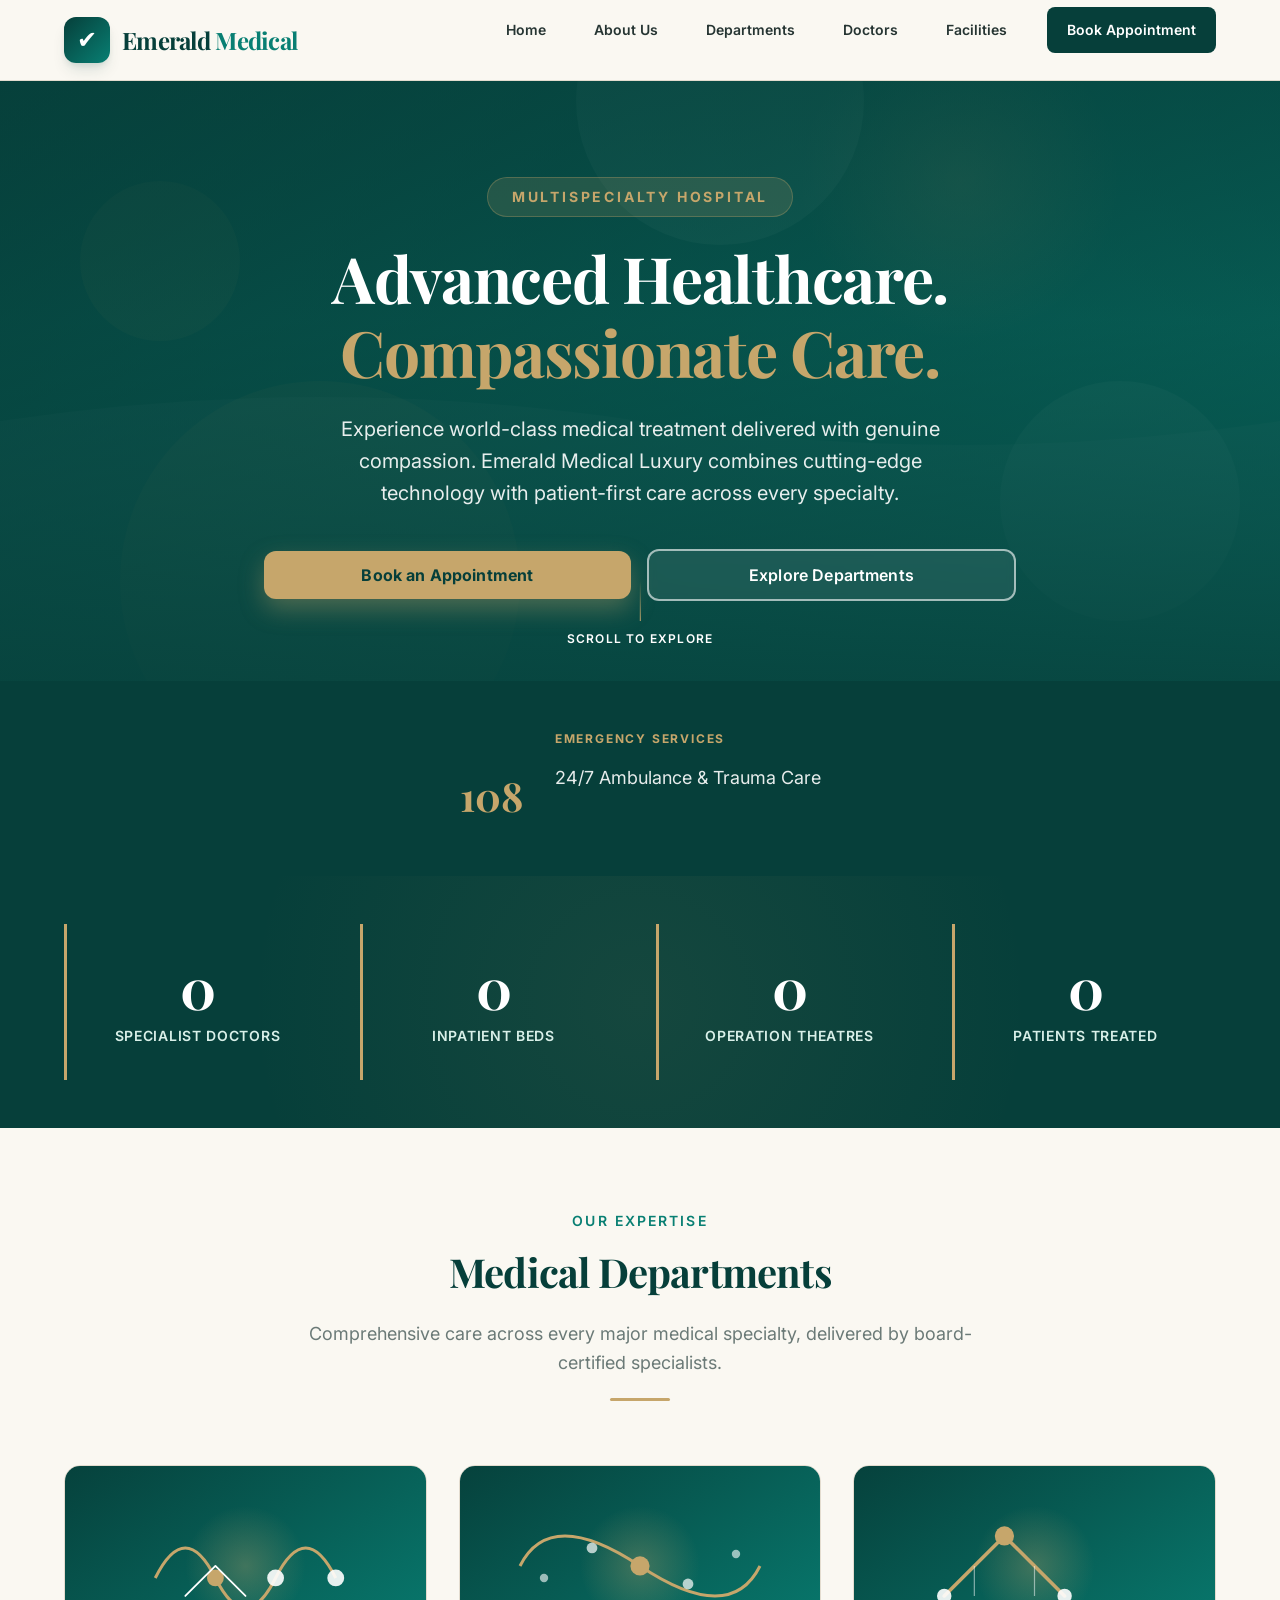
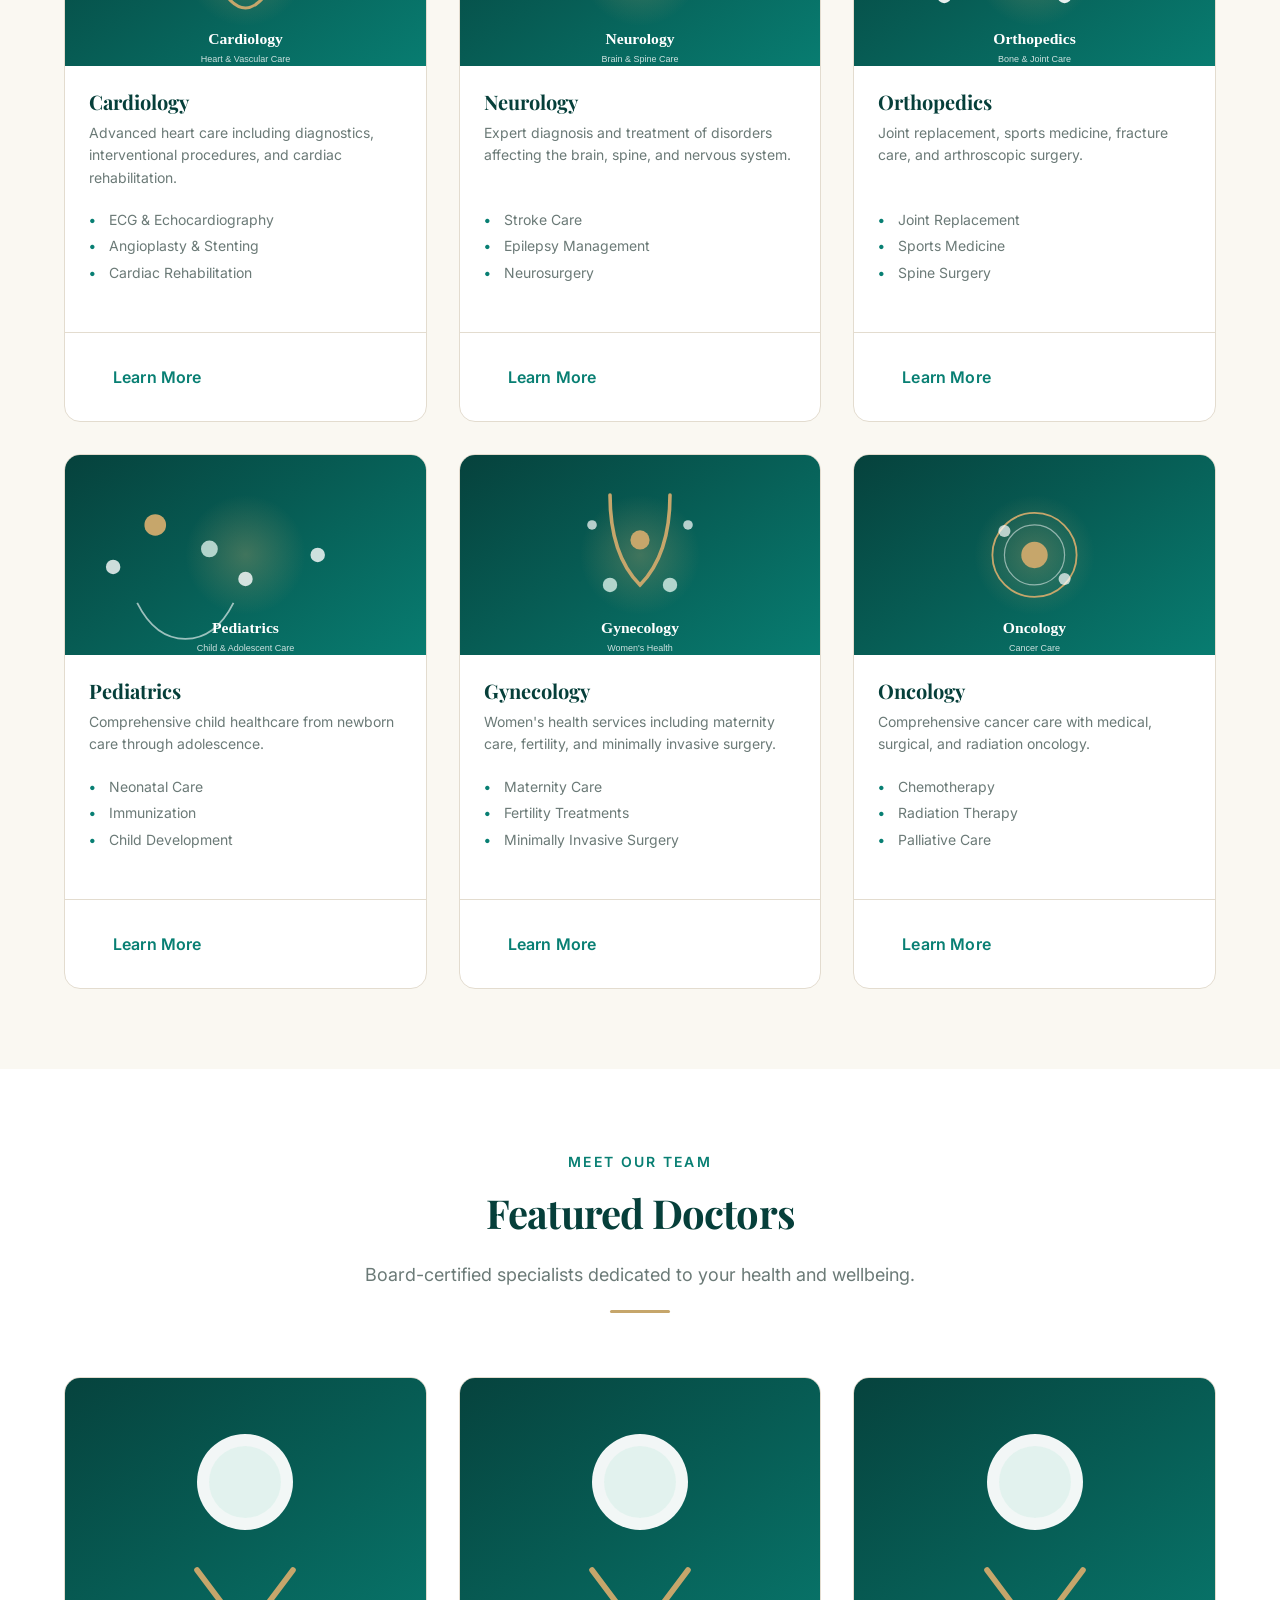
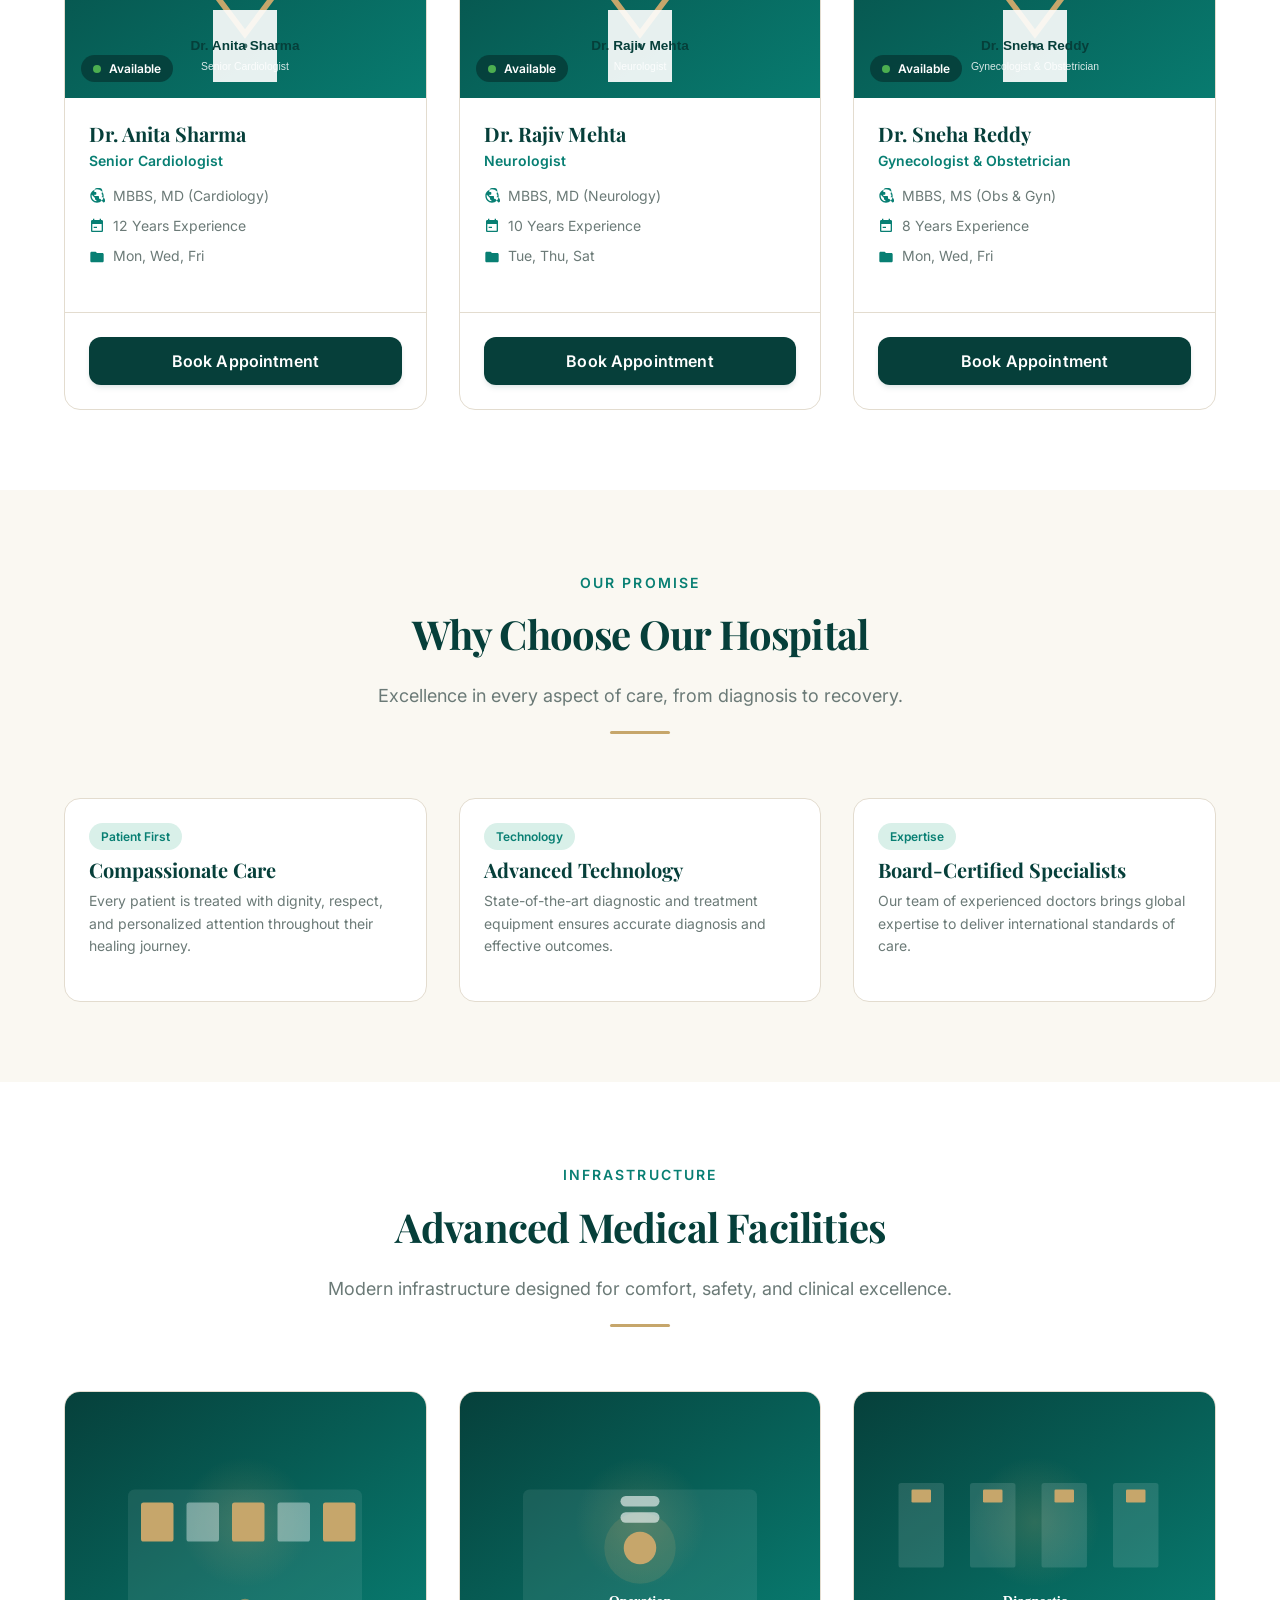
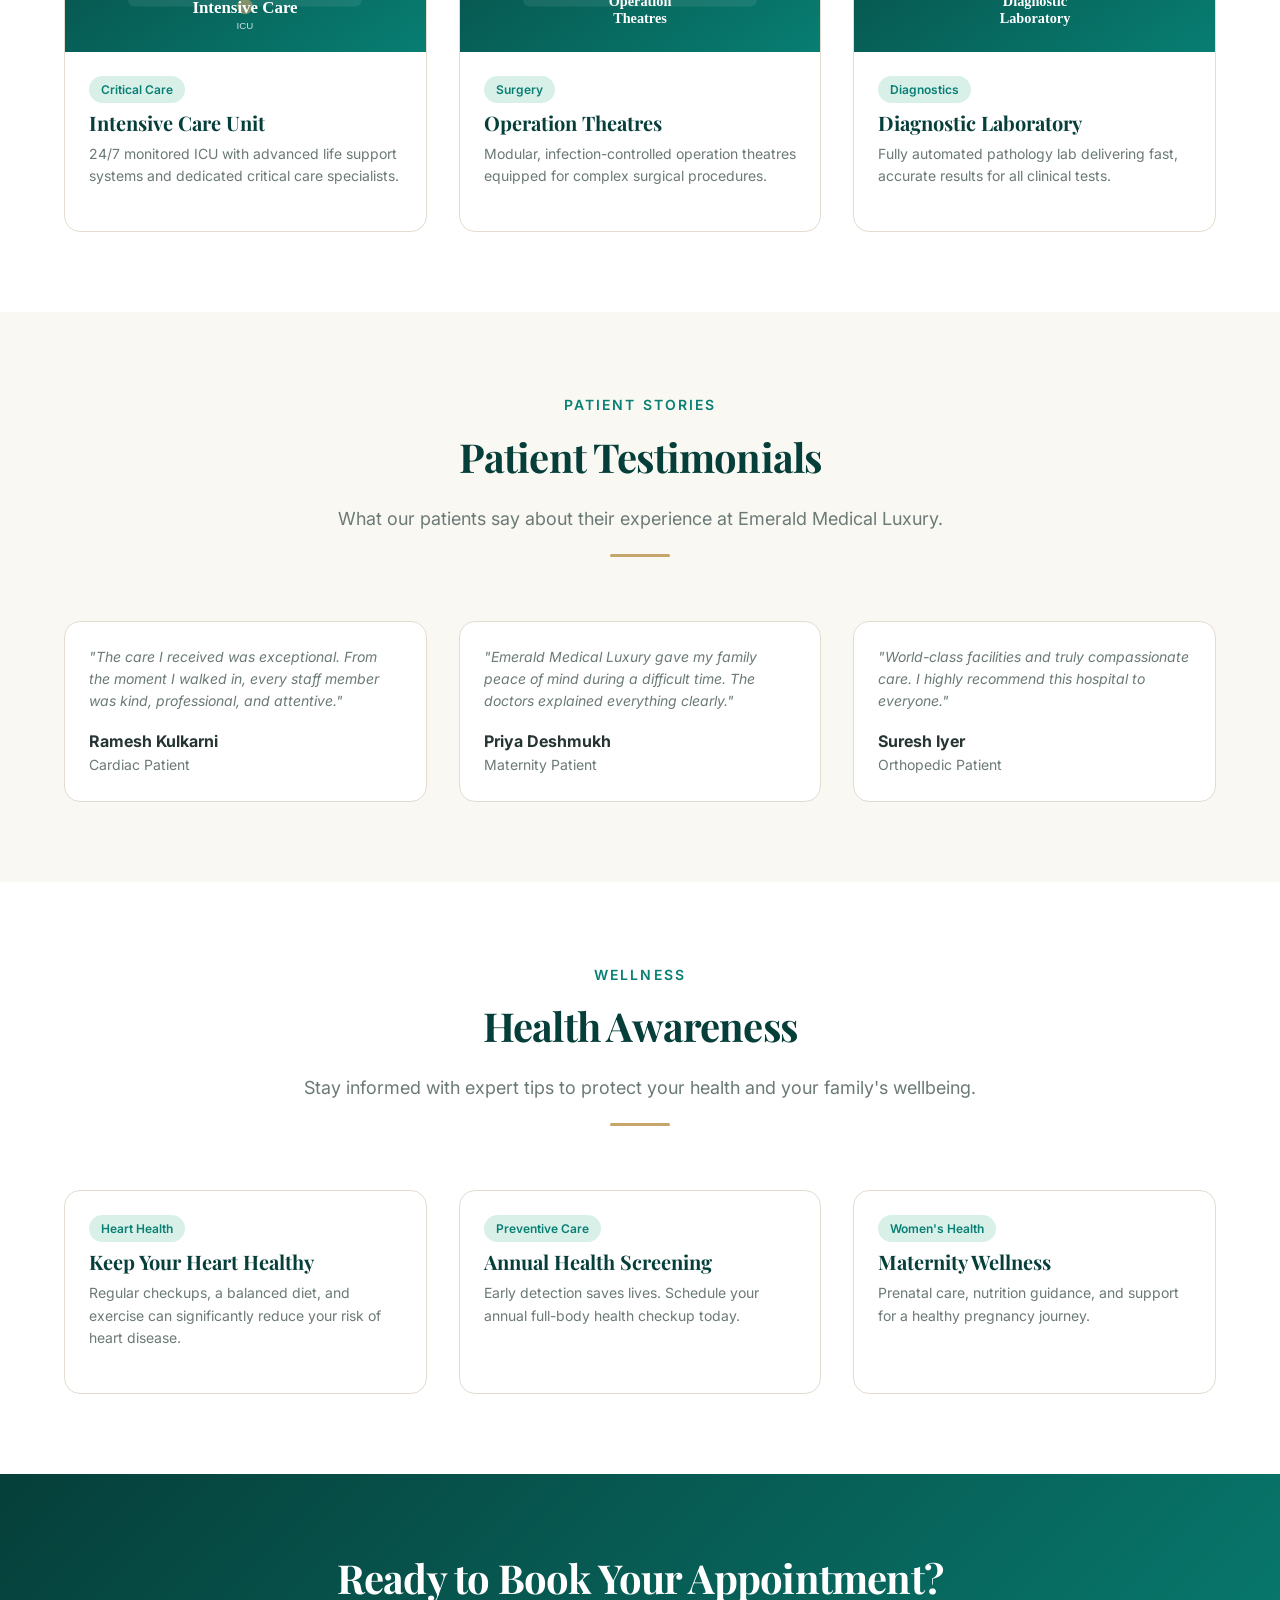
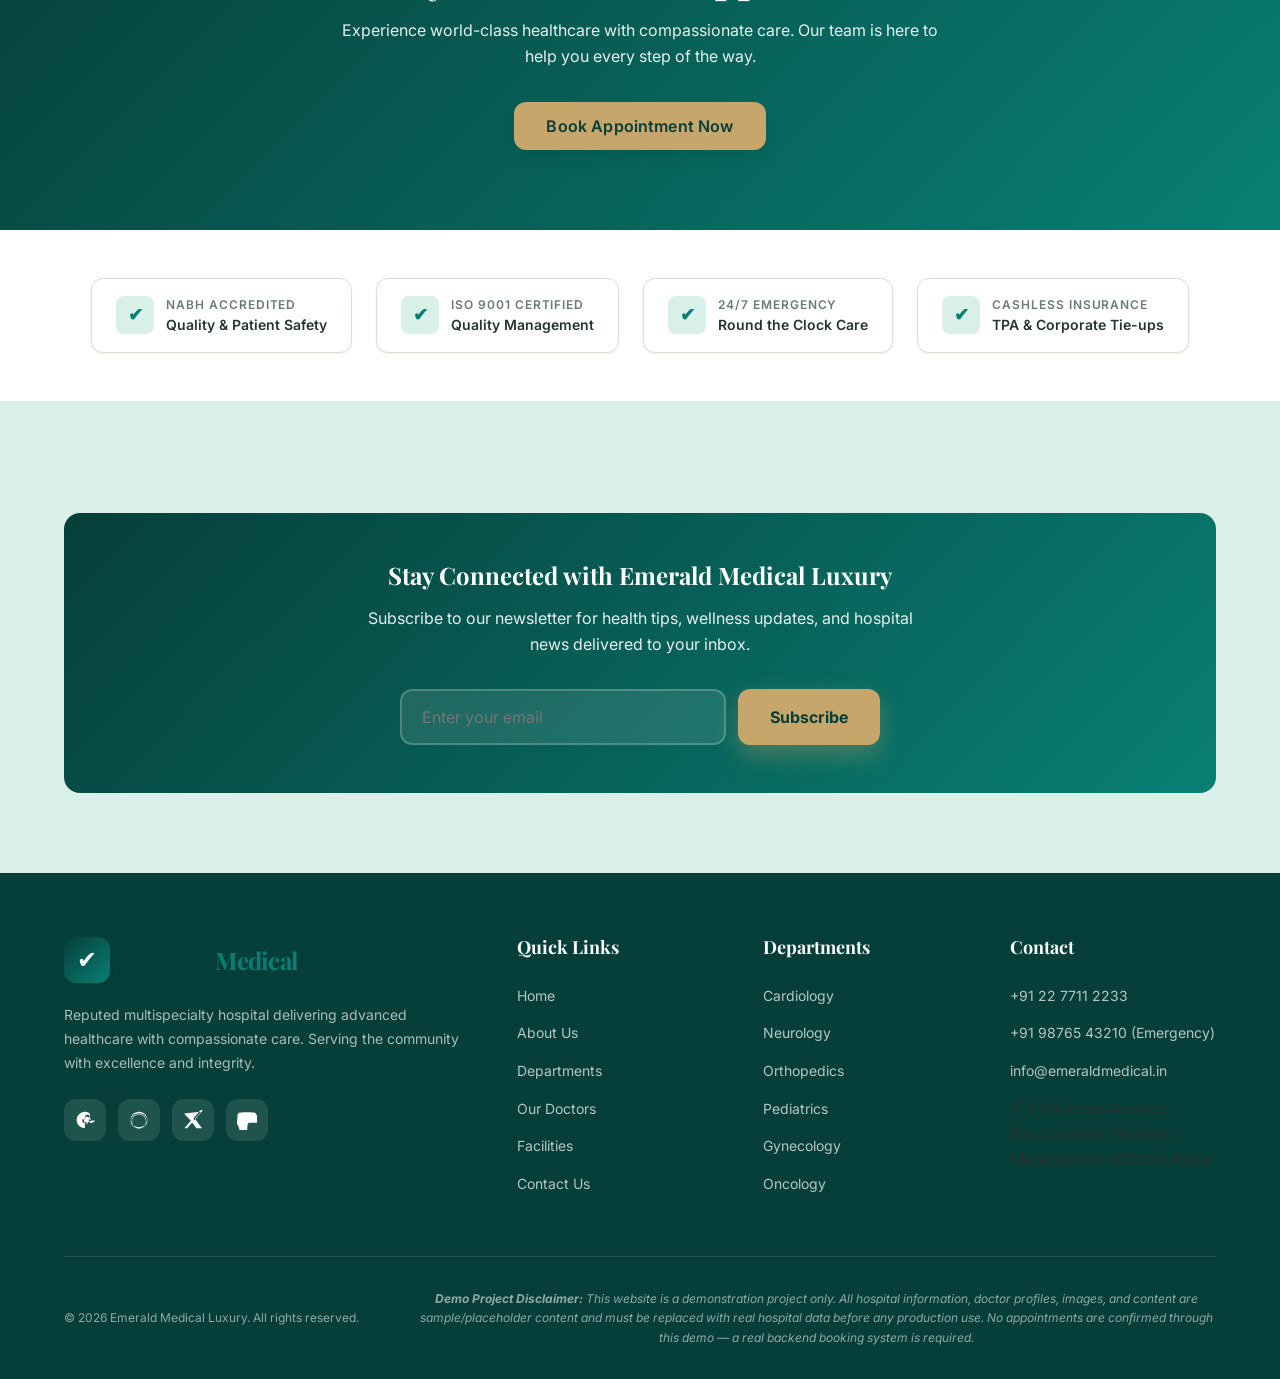
==== index.html @ c22773df "Emerald Medical Luxury - 6-page premium hospital website demo (HTML/CSS/JS)" ====
<!DOCTYPE html>
<html lang="en">
<head>
  <meta charset="UTF-8" />
  <meta name="viewport" content="width=device-width, initial-scale=1.0" />
  <title>Emerald Medical Luxury | Advanced Healthcare. Compassionate Care.</title>
  <meta name="description" content="Emerald Medical Luxury — a reputed multispecialty hospital offering advanced healthcare with compassionate care. Book an appointment with our expert doctors today." />
  <meta name="keywords" content="multispecialty hospital, emerald medical luxury, book appointment, cardiology, neurology, orthopedics, best hospital" />
  <meta name="author" content="Emerald Medical Luxury" />
  <meta name="robots" content="index, follow" />
  <link rel="preconnect" href="https://fonts.googleapis.com" />
  <link rel="preconnect" href="https://fonts.gstatic.com" crossorigin />
  <link href="https://fonts.googleapis.com/css2?family=Inter:wght@400;500;600;700&family=Playfair+Display:wght@600;700&display=swap" rel="stylesheet" />
  <link rel="stylesheet" href="styles.css" />
  <link rel="icon" type="image/svg+xml" href="data:image/svg+xml,%3Csvg xmlns='http://www.w3.org/2000/svg' viewBox='0 0 32 32'%3E%3Crect width='32' height='32' rx='8' fill='%23063F3A'/%3E%3Cpath d='M16 8l4 4 8-8H8z' fill='%23C6A66B'/%3E%3C/svg%3E" />
</head>
<body>

  <!-- ======================== NAVIGATION ======================== -->
  <header class="header" id="mainHeader">
    <div class="container">
      <a href="index.html" class="logo" aria-label="Emerald Medical Luxury — Home">
        <div class="logo-mark" aria-hidden="true">&#10004;</div>
        <div class="logo-text">Emerald <span>Medical</span></div>
      </a>

      <nav>
        <ul class="nav-menu" id="navMenu">
          <li><a href="index.html" class="nav-link" aria-current="page">Home</a></li>
          <li><a href="about.html" class="nav-link">About Us</a></li>
          <li><a href="departments.html" class="nav-link">Departments</a></li>
          <li><a href="doctors.html" class="nav-link">Doctors</a></li>
          <li><a href="facilities.html" class="nav-link">Facilities</a></li>
          <li><a href="contact.html" class="nav-link nav-link--book">Book Appointment</a></li>
        </ul>
      </nav>

      <button class="mobile-menu-btn" id="mobileMenuBtn" aria-label="Open menu" aria-expanded="false">
        <span></span><span></span><span></span>
      </button>
    </div>
  </header>

  <div class="mobile-overlay" id="mobileOverlay"></div>

  <nav class="mobile-nav" id="mobileNav">
    <button class="mobile-nav__close" id="mobileNavClose" aria-label="Close menu">&times;</button>
    <ul class="mobile-nav__list">
      <li class="mobile-nav__item"><a href="index.html" class="mobile-nav__link">Home</a></li>
      <li class="mobile-nav__item"><a href="about.html" class="mobile-nav__link">About Us</a></li>
      <li class="mobile-nav__item"><a href="departments.html" class="mobile-nav__link">Departments</a></li>
      <li class="mobile-nav__item"><a href="doctors.html" class="mobile-nav__link">Doctors</a></li>
      <li class="mobile-nav__item"><a href="facilities.html" class="mobile-nav__link">Facilities</a></li>
      <li class="mobile-nav__item"><a href="contact.html" class="mobile-nav__link">Contact</a></li>
      <li class="mobile-nav__item"><a href="contact.html" class="mobile-nav__book">Book Appointment</a></li>
    </ul>
  </nav>

  <!-- ======================== HERO ======================== -->
  <section class="hero" id="hero" aria-label="Hero">
    <div class="hero__bg">
      <img
        src="assets/images/hero-bg.svg"
        alt="Modern hospital building exterior with emerald green branding"
        loading="eager"
        width="1600"
        height="900"
      />
    </div>
    <div class="hero__overlay" aria-hidden="true"></div>
    <div class="hero__content fade-in">
      <div class="hero__eyebrow">Multispecialty Hospital</div>
      <h1>Advanced Healthcare.<br /><span style="color:var(--color-accent);">Compassionate Care.</span></h1>
      <p class="hero__subtitle">
        Experience world-class medical treatment delivered with genuine compassion. Emerald Medical Luxury combines cutting-edge technology with patient-first care across every specialty.
      </p>
      <div class="hero__cta">
        <a href="contact.html" class="btn btn--hero-primary btn--full">Book an Appointment</a>
        <a href="departments.html" class="btn btn--hero-outline btn--full">Explore Departments</a>
      </div>
    </div>
    <div class="hero__scroll" aria-hidden="true">
      <div class="hero__scroll-line"></div>
      <span>Scroll to explore</span>
    </div>
  </section>

  <!-- ======================== EMERGENCY BAR ======================== -->
  <section class="section--sm" style="background:var(--color-primary); color:#fff;">
    <div class="container">
      <div style="display:flex; flex-direction:column; gap:var(--space-4); align-items:center; text-align:center;">
        <div style="font-size:var(--font-size-xs); font-weight:700; letter-spacing:0.15em; text-transform:uppercase; color:var(--color-accent);">Emergency Services</div>
        <div style="display:flex; gap:var(--space-8); justify-content:center; flex-wrap:wrap;">
          <div style="font-family:var(--font-display); font-size:var(--font-size-4xl); font-weight:700; color:var(--color-accent);">108</div>
          <div style="font-size:var(--font-size-lg); color:rgba(255,255,255,0.9);">24/7 Ambulance &amp; Trauma Care</div>
        </div>
      </div>
    </div>
  </section>

  <!-- ======================== STATS ======================== -->
  <section class="stats">
    <div class="container">
      <div class="stats__grid">
        <div class="stat-card">
          <div class="stat-card__number" data-target="50">0</div>
          <div class="stat-card__label">Specialist Doctors</div>
        </div>
        <div class="stat-card">
          <div class="stat-card__number" data-target="200">0</div>
          <div class="stat-card__label">Inpatient Beds</div>
        </div>
        <div class="stat-card">
          <div class="stat-card__number" data-target="15">0</div>
          <div class="stat-card__label">Operation Theatres</div>
        </div>
        <div class="stat-card">
          <div class="stat-card__number" data-target="50k+">0</div>
          <div class="stat-card__label">Patients Treated</div>
        </div>
      </div>
    </div>
  </section>

  <!-- ======================== DEPARTMENTS ======================== -->
  <section class="section">
    <div class="container">
      <div class="section-header">
        <span class="eyebrow">Our Expertise</span>
        <h2>Medical Departments</h2>
        <p>Comprehensive care across every major medical specialty, delivered by board-certified specialists.</p>
      </div>
      <div class="departments-grid">
        <article class="dept-card" data-dept="cardiology">
          <div class="dept-card__media">
            <img src="assets/images/cardiology.svg" alt="Cardiology department" loading="lazy" width="600" height="400" />
          </div>
          <div class="dept-card__body">
            <h3>Cardiology</h3>
            <p>Advanced heart care including diagnostics, interventional procedures, and cardiac rehabilitation.</p>
            <ul class="dept-services">
              <li>ECG &amp; Echocardiography</li>
              <li>Angioplasty &amp; Stenting</li>
              <li>Cardiac Rehabilitation</li>
            </ul>
          </div>
          <div class="dept-card__footer">
            <a href="doctors.html" class="btn btn--ghost">Learn More</a>
          </div>
        </article>
        <article class="dept-card" data-dept="neurology">
          <div class="dept-card__media">
            <img src="assets/images/neurology.svg" alt="Neurology department" loading="lazy" width="600" height="400" />
          </div>
          <div class="dept-card__body">
            <h3>Neurology</h3>
            <p>Expert diagnosis and treatment of disorders affecting the brain, spine, and nervous system.</p>
            <ul class="dept-services">
              <li>Stroke Care</li>
              <li>Epilepsy Management</li>
              <li>Neurosurgery</li>
            </ul>
          </div>
          <div class="dept-card__footer">
            <a href="doctors.html" class="btn btn--ghost">Learn More</a>
          </div>
        </article>
        <article class="dept-card" data-dept="orthopedics">
          <div class="dept-card__media">
            <img src="assets/images/orthopedics.svg" alt="Orthopedics department" loading="lazy" width="600" height="400" />
          </div>
          <div class="dept-card__body">
            <h3>Orthopedics</h3>
            <p>Joint replacement, sports medicine, fracture care, and arthroscopic surgery.</p>
            <ul class="dept-services">
              <li>Joint Replacement</li>
              <li>Sports Medicine</li>
              <li>Spine Surgery</li>
            </ul>
          </div>
          <div class="dept-card__footer">
            <a href="doctors.html" class="btn btn--ghost">Learn More</a>
          </div>
        </article>
        <article class="dept-card" data-dept="pediatrics">
          <div class="dept-card__media">
            <img src="assets/images/pediatrics.svg" alt="Pediatrics department" loading="lazy" width="600" height="400" />
          </div>
          <div class="dept-card__body">
            <h3>Pediatrics</h3>
            <p>Comprehensive child healthcare from newborn care through adolescence.</p>
            <ul class="dept-services">
              <li>Neonatal Care</li>
              <li>Immunization</li>
              <li>Child Development</li>
            </ul>
          </div>
          <div class="dept-card__footer">
            <a href="doctors.html" class="btn btn--ghost">Learn More</a>
          </div>
        </article>
        <article class="dept-card" data-dept="gynecology">
          <div class="dept-card__media">
            <img src="assets/images/gynecology.svg" alt="Gynecology department" loading="lazy" width="600" height="400" />
          </div>
          <div class="dept-card__body">
            <h3>Gynecology</h3>
            <p>Women's health services including maternity care, fertility, and minimally invasive surgery.</p>
            <ul class="dept-services">
              <li>Maternity Care</li>
              <li>Fertility Treatments</li>
              <li>Minimally Invasive Surgery</li>
            </ul>
          </div>
          <div class="dept-card__footer">
            <a href="doctors.html" class="btn btn--ghost">Learn More</a>
          </div>
        </article>
        <article class="dept-card" data-dept="oncology">
          <div class="dept-card__media">
            <img src="assets/images/oncology.svg" alt="Oncology department" loading="lazy" width="600" height="400" />
          </div>
          <div class="dept-card__body">
            <h3>Oncology</h3>
            <p>Comprehensive cancer care with medical, surgical, and radiation oncology.</p>
            <ul class="dept-services">
              <li>Chemotherapy</li>
              <li>Radiation Therapy</li>
              <li>Palliative Care</li>
            </ul>
          </div>
          <div class="dept-card__footer">
            <a href="doctors.html" class="btn btn--ghost">Learn More</a>
          </div>
        </article>
      </div>
    </div>
  </section>

  <!-- ======================== FEATURED DOCTORS ======================== -->
  <section class="section section--bg">
    <div class="container">
      <div class="section-header">
        <span class="eyebrow">Meet Our Team</span>
        <h2>Featured Doctors</h2>
        <p>Board-certified specialists dedicated to your health and wellbeing.</p>
      </div>
      <div class="doctors-grid">
        <article class="doctor-card">
          <div class="doctor-card__media">
            <img src="assets/images/doctor-anita.svg" alt="Dr. Anita Sharma" loading="lazy" width="600" height="400" />
            <div class="doctor-card__status"><span class="status-dot" aria-hidden="true"></span>Available</div>
          </div>
          <div class="doctor-card__body">
            <h3>Dr. Anita Sharma</h3>
            <div class="doctor-card__spec">Senior Cardiologist</div>
            <ul class="doctor-card__meta">
              <li><svg viewBox="0 0 24 24" aria-hidden="true"><path d="M12 2C6.48 2 2 6.48 2 12s4.48 10 10 10 10-4.48 10-10S17.52 2 12 2zm-1 17.93c-3.95-.49-7-3.85-7-7.93 0-.62.08-1.21.21-1.79L9 15v1c0 1.1.9 2 2 2v1.93zm6.9-2.54c-.26-.81-1-1.39-1.9-1.39h-1v-3c0-.55-.45-1-1-1H8v-2h2c.55 0 1-.45 1-1v-2c0-.55-.45-1-1-1H8v-2c0-2.21 1.79-4 4-4h4c2.21 0 4 1.79 4 4v2c0 .55-.45 1-1 1v2c0 .55.45 1 1 1v2c0 .55-.45 1-1 1v1h2c.9 0 1.64.58 1.9 1.39l1.24 2.45c.17.34.25.72.25 1.15 0 1.61-1.35 2.92-2.93 2.92z" fill="currentColor"/></svg>MBBS, MD (Cardiology)</li>
              <li><svg viewBox="0 0 24 24" aria-hidden="true"><path d="M19 3h-1V1h-2v2H8V1H6v2H5c-1.11 0-1.99.9-1.99 2L3 19c0 1.1.89 2 2 2h14c1.1 0 2-.9 2-2V5c0-1.1-.9-2-2-2zm0 16H5V9h14v10zM7 15h5v-2H7v2z" fill="currentColor"/></svg>12 Years Experience</li>
              <li><svg viewBox="0 0 24 24" aria-hidden="true"><path d="M10 4H4c-1.1 0-1.99.9-1.99 2L2 18c0 1.1.9 2 2 2h16c1.1 0 2-.9 2-2V8c0-1.1-.9-2-2-2h-8l-2-2z" fill="currentColor"/></svg>Mon, Wed, Fri</li>
            </ul>
          </div>
          <div class="doctor-card__footer">
            <a href="contact.html" class="btn btn--primary btn--full">Book Appointment</a>
          </div>
        </article>
        <article class="doctor-card">
          <div class="doctor-card__media">
            <img src="assets/images/doctor-rajiv.svg" alt="Dr. Rajiv Mehta" loading="lazy" width="600" height="400" />
            <div class="doctor-card__status"><span class="status-dot" aria-hidden="true"></span>Available</div>
          </div>
          <div class="doctor-card__body">
            <h3>Dr. Rajiv Mehta</h3>
            <div class="doctor-card__spec">Neurologist</div>
            <ul class="doctor-card__meta">
              <li><svg viewBox="0 0 24 24" aria-hidden="true"><path d="M12 2C6.48 2 2 6.48 2 12s4.48 10 10 10 10-4.48 10-10S17.52 2 12 2zm-1 17.93c-3.95-.49-7-3.85-7-7.93 0-.62.08-1.21.21-1.79L9 15v1c0 1.1.9 2 2 2v1.93zm6.9-2.54c-.26-.81-1-1.39-1.9-1.39h-1v-3c0-.55-.45-1-1-1H8v-2h2c.55 0 1-.45 1-1v-2c0-.55-.45-1-1-1H8v-2c0-2.21 1.79-4 4-4h4c2.21 0 4 1.79 4 4v2c0 .55-.45 1-1 1v2c0 .55.45 1 1 1v2c0 .55-.45 1-1 1v1h2c.9 0 1.64.58 1.9 1.39l1.24 2.45c.17.34.25.72.25 1.15 0 1.61-1.35 2.92-2.93 2.92z" fill="currentColor"/></svg>MBBS, MD (Neurology)</li>
              <li><svg viewBox="0 0 24 24" aria-hidden="true"><path d="M19 3h-1V1h-2v2H8V1H6v2H5c-1.11 0-1.99.9-1.99 2L3 19c0 1.1.89 2 2 2h14c1.1 0 2-.9 2-2V5c0-1.1-.9-2-2-2zm0 16H5V9h14v10zM7 15h5v-2H7v2z" fill="currentColor"/></svg>10 Years Experience</li>
              <li><svg viewBox="0 0 24 24" aria-hidden="true"><path d="M10 4H4c-1.1 0-1.99.9-1.99 2L2 18c0 1.1.9 2 2 2h16c1.1 0 2-.9 2-2V8c0-1.1-.9-2-2-2h-8l-2-2z" fill="currentColor"/></svg>Tue, Thu, Sat</li>
            </ul>
          </div>
          <div class="doctor-card__footer">
            <a href="contact.html" class="btn btn--primary btn--full">Book Appointment</a>
          </div>
        </article>
        <article class="doctor-card">
          <div class="doctor-card__media">
            <img src="assets/images/doctor-sneha.svg" alt="Dr. Sneha Reddy" loading="lazy" width="600" height="400" />
            <div class="doctor-card__status"><span class="status-dot" aria-hidden="true"></span>Available</div>
          </div>
          <div class="doctor-card__body">
            <h3>Dr. Sneha Reddy</h3>
            <div class="doctor-card__spec">Gynecologist &amp; Obstetrician</div>
            <ul class="doctor-card__meta">
              <li><svg viewBox="0 0 24 24" aria-hidden="true"><path d="M12 2C6.48 2 2 6.48 2 12s4.48 10 10 10 10-4.48 10-10S17.52 2 12 2zm-1 17.93c-3.95-.49-7-3.85-7-7.93 0-.62.08-1.21.21-1.79L9 15v1c0 1.1.9 2 2 2v1.93zm6.9-2.54c-.26-.81-1-1.39-1.9-1.39h-1v-3c0-.55-.45-1-1-1H8v-2h2c.55 0 1-.45 1-1v-2c0-.55-.45-1-1-1H8v-2c0-2.21 1.79-4 4-4h4c2.21 0 4 1.79 4 4v2c0 .55-.45 1-1 1v2c0 .55.45 1 1 1v2c0 .55-.45 1-1 1v1h2c.9 0 1.64.58 1.9 1.39l1.24 2.45c.17.34.25.72.25 1.15 0 1.61-1.35 2.92-2.93 2.92z" fill="currentColor"/></svg>MBBS, MS (Obs &amp; Gyn)</li>
              <li><svg viewBox="0 0 24 24" aria-hidden="true"><path d="M19 3h-1V1h-2v2H8V1H6v2H5c-1.11 0-1.99.9-1.99 2L3 19c0 1.1.89 2 2 2h14c1.1 0 2-.9 2-2V5c0-1.1-.9-2-2-2zm0 16H5V9h14v10zM7 15h5v-2H7v2z" fill="currentColor"/></svg>8 Years Experience</li>
              <li><svg viewBox="0 0 24 24" aria-hidden="true"><path d="M10 4H4c-1.1 0-1.99.9-1.99 2L2 18c0 1.1.9 2 2 2h16c1.1 0 2-.9 2-2V8c0-1.1-.9-2-2-2h-8l-2-2z" fill="currentColor"/></svg>Mon, Wed, Fri</li>
            </ul>
          </div>
          <div class="doctor-card__footer">
            <a href="contact.html" class="btn btn--primary btn--full">Book Appointment</a>
          </div>
        </article>
      </div>
    </div>
  </section>

  <!-- ======================== WHY CHOOSE ======================== -->
  <section class="section">
    <div class="container">
      <div class="section-header">
        <span class="eyebrow">Our Promise</span>
        <h2>Why Choose Our Hospital</h2>
        <p>Excellence in every aspect of care, from diagnosis to recovery.</p>
      </div>
      <div class="grid-3">
        <div class="card">
          <div class="card__body">
            <div class="card__tag">Patient First</div>
            <h3>Compassionate Care</h3>
            <p>Every patient is treated with dignity, respect, and personalized attention throughout their healing journey.</p>
          </div>
        </div>
        <div class="card">
          <div class="card__body">
            <div class="card__tag">Technology</div>
            <h3>Advanced Technology</h3>
            <p>State-of-the-art diagnostic and treatment equipment ensures accurate diagnosis and effective outcomes.</p>
          </div>
        </div>
        <div class="card">
          <div class="card__body">
            <div class="card__tag">Expertise</div>
            <h3>Board-Certified Specialists</h3>
            <p>Our team of experienced doctors brings global expertise to deliver international standards of care.</p>
          </div>
        </div>
      </div>
    </div>
  </section>

  <!-- ======================== FACILITIES ======================== -->
  <section class="section section--bg">
    <div class="container">
      <div class="section-header">
        <span class="eyebrow">Infrastructure</span>
        <h2>Advanced Medical Facilities</h2>
        <p>Modern infrastructure designed for comfort, safety, and clinical excellence.</p>
      </div>
      <div class="grid-3">
        <article class="card">
          <div class="card__media">
            <img src="assets/images/icu.svg" alt="ICU facility" loading="lazy" width="600" height="400" />
          </div>
          <div class="card__body">
            <div class="card__tag">Critical Care</div>
            <h3>Intensive Care Unit</h3>
            <p>24/7 monitored ICU with advanced life support systems and dedicated critical care specialists.</p>
          </div>
        </article>
        <article class="card">
          <div class="card__media">
            <img src="assets/images/operation-theatre.svg" alt="Operation theatre" loading="lazy" width="600" height="400" />
          </div>
          <div class="card__body">
            <div class="card__tag">Surgery</div>
            <h3>Operation Theatres</h3>
            <p>Modular, infection-controlled operation theatres equipped for complex surgical procedures.</p>
          </div>
        </article>
        <article class="card">
          <div class="card__media">
            <img src="assets/images/diagnostic-lab.svg" alt="Diagnostic lab" loading="lazy" width="600" height="400" />
          </div>
          <div class="card__body">
            <div class="card__tag">Diagnostics</div>
            <h3>Diagnostic Laboratory</h3>
            <p>Fully automated pathology lab delivering fast, accurate results for all clinical tests.</p>
          </div>
        </article>
      </div>
    </div>
  </section>

  <!-- ======================== TESTIMONIALS ======================== -->
  <section class="section">
    <div class="container">
      <div class="section-header">
        <span class="eyebrow">Patient Stories</span>
        <h2>Patient Testimonials</h2>
        <p>What our patients say about their experience at Emerald Medical Luxury.</p>
      </div>
      <div class="grid-3">
        <div class="card">
          <div class="card__body">
            <p style="font-style:italic; color:var(--color-text-muted); margin-bottom:var(--space-4);">"The care I received was exceptional. From the moment I walked in, every staff member was kind, professional, and attentive."</p>
            <div style="font-weight:700;">Ramesh Kulkarni</div>
            <div style="font-size:var(--font-size-sm); color:var(--color-text-muted);">Cardiac Patient</div>
          </div>
        </div>
        <div class="card">
          <div class="card__body">
            <p style="font-style:italic; color:var(--color-text-muted); margin-bottom:var(--space-4);">"Emerald Medical Luxury gave my family peace of mind during a difficult time. The doctors explained everything clearly."</p>
            <div style="font-weight:700;">Priya Deshmukh</div>
            <div style="font-size:var(--font-size-sm); color:var(--color-text-muted);">Maternity Patient</div>
          </div>
        </div>
        <div class="card">
          <div class="card__body">
            <p style="font-style:italic; color:var(--color-text-muted); margin-bottom:var(--space-4);">"World-class facilities and truly compassionate care. I highly recommend this hospital to everyone."</p>
            <div style="font-weight:700;">Suresh Iyer</div>
            <div style="font-size:var(--font-size-sm); color:var(--color-text-muted);">Orthopedic Patient</div>
          </div>
        </div>
      </div>
    </div>
  </section>

  <!-- ======================== HEALTH AWARENESS ======================== -->
  <section class="section section--bg">
    <div class="container">
      <div class="section-header">
        <span class="eyebrow">Wellness</span>
        <h2>Health Awareness</h2>
        <p>Stay informed with expert tips to protect your health and your family's wellbeing.</p>
      </div>
      <div class="grid-3">
        <div class="card">
          <div class="card__body">
            <div class="card__tag">Heart Health</div>
            <h3>Keep Your Heart Healthy</h3>
            <p>Regular checkups, a balanced diet, and exercise can significantly reduce your risk of heart disease.</p>
          </div>
        </div>
        <div class="card">
          <div class="card__body">
            <div class="card__tag">Preventive Care</div>
            <h3>Annual Health Screening</h3>
            <p>Early detection saves lives. Schedule your annual full-body health checkup today.</p>
          </div>
        </div>
        <div class="card">
          <div class="card__body">
            <div class="card__tag">Women's Health</div>
            <h3>Maternity Wellness</h3>
            <p>Prenatal care, nutrition guidance, and support for a healthy pregnancy journey.</p>
          </div>
        </div>
      </div>
    </div>
  </section>

  <!-- ======================== APPOINTMENT CTA ======================== -->
  <section class="section" style="background:linear-gradient(135deg, var(--color-primary) 0%, var(--color-secondary) 100%); color:#fff; text-align:center;">
    <div class="container">
      <h2 style="color:#fff; margin-bottom:var(--space-4);">Ready to Book Your Appointment?</h2>
      <p style="color:rgba(255,255,255,0.9); max-width:600px; margin:0 auto var(--space-8);">Experience world-class healthcare with compassionate care. Our team is here to help you every step of the way.</p>
      <a href="contact.html" class="btn btn--primary" style="background:var(--color-accent); color:var(--color-primary); box-shadow:var(--shadow-lg);">Book Appointment Now</a>
    </div>
  </section>

  <!-- ======================== TRUST BADGES ======================== -->
  <section class="section--sm" style="background:var(--color-white);">
    <div class="container">
      <div class="trust-badges">
        <div class="trust-badge">
          <div class="trust-badge__icon" aria-hidden="true">&#10004;</div>
          <div>
            <div class="trust-badge__label">NABH Accredited</div>
            <div class="trust-badge__title">Quality &amp; Patient Safety</div>
          </div>
        </div>
        <div class="trust-badge">
          <div class="trust-badge__icon" aria-hidden="true">&#10004;</div>
          <div>
            <div class="trust-badge__label">ISO 9001 Certified</div>
            <div class="trust-badge__title">Quality Management</div>
          </div>
        </div>
        <div class="trust-badge">
          <div class="trust-badge__icon" aria-hidden="true">&#10004;</div>
          <div>
            <div class="trust-badge__label">24/7 Emergency</div>
            <div class="trust-badge__title">Round the Clock Care</div>
          </div>
        </div>
        <div class="trust-badge">
          <div class="trust-badge__icon" aria-hidden="true">&#10004;</div>
          <div>
            <div class="trust-badge__label">Cashless Insurance</div>
            <div class="trust-badge__title">TPA &amp; Corporate Tie-ups</div>
          </div>
        </div>
      </div>
    </div>
  </section>

  <!-- ======================== NEWSLETTER ======================== -->
  <section class="section" style="background:var(--color-mint); text-align:center;">
    <div class="container">
      <div class="cta-box">
        <h3>Stay Connected with Emerald Medical Luxury</h3>
        <p>Subscribe to our newsletter for health tips, wellness updates, and hospital news delivered to your inbox.</p>
        <form id="newsletterForm" style="max-width:480px; margin:0 auto; display:flex; gap:var(--space-3);">
          <input type="email" id="newsletterEmail" placeholder="Enter your email" required style="flex:1; min-width:200px; padding:var(--space-4) var(--space-5); font-family:var(--font-primary); font-size:var(--font-size-base); border:2px solid rgba(255,255,255,0.2); border-radius:var(--radius-lg); background:rgba(255,255,255,0.1); color:#fff;" />
          <button type="submit" class="btn btn--hero-primary" style="padding:var(--space-4) var(--space-8);">Subscribe</button>
        </form>
      </div>
    </div>
  </section>

  <!-- ======================== FOOTER ======================== -->
  <footer>
    <div class="container">
      <div class="footer-grid">
        <div class="footer__brand">
          <a href="index.html" class="logo" aria-label="Emerald Medical Luxury">
            <div class="logo-mark" aria-hidden="true">&#10004;</div>
            <div class="logo-text">Emerald <span>Medical</span></div>
          </a>
          <p>Reputed multispecialty hospital delivering advanced healthcare with compassionate care. Serving the community with excellence and integrity.</p>
          <div class="footer-social">
            <a href="#" aria-label="Facebook"><svg viewBox="0 0 24 24" width="20" height="20" fill="currentColor"><path d="M12 2.04C6.5 2.04 2 6.53 2 12.06c0 5.22 3.88 9.56 8.85 9.56q.49 0 .98-.03V15.35q-.49.03-.98.03c-1.52 0-1.99-.92-1.99-1.87v-2.5h2.98v-2.36c0-2.17 1.4-2.93 2.77-2.93 1.25 0 2.21.09 2.21.09v2.46H14l-.01 2.49h-2.98v4.01h2.98V19.6c0-.03.01-.05.01-.08 0-4.32 3.03-6.97 7.32-6.97 1.37 0 2.58.23 2.58.23v2.77h2.01c1.34 0 2.56-.59 2.56-1.6 0-1.25-1.26-2.16-2.62-2.16-1.08 0-1.79.6-2.08 1.04-1.12 1.67-3.06 2.7-4.56 2.7-1.76 0-2.62-.97-2.62-2.24v-1.92l2.33-.01c-.02-1.38-.7-2.37-1.88-2.37-1.37 0-2.31.72-2.57 1.14v-2.4h-2.01V12.06C22 6.53 17.5 2.04 12 2.04"/></svg></a>
            <a href="#" aria-label="Instagram"><svg viewBox="0 0 24 24" width="20" height="20" fill="currentColor"><path d="M12 2.16C6.34 2.16 1.82 6.68 1.82 12.34c0 5.66 4.52 10.18 10.18 10.18 5.66 0 10.18-4.52 10.18-10.18C22.18 6.68 17.66 2.16 12 2.16zm0 1.82C17.62 3.98 22 8.36 22 12.34c0 3.98-4.38 8.36-10 8.36-5.62 0-10-4.38-10-8.36 0-3.98 4.38-8.36 10-8.36m0 18.64c-4.9 0-8.86-3.96-8.86-8.86 0-4.9 3.96-8.86 8.86-8.86s8.86 3.96 8.86 8.86c0 4.9-3.96 8.86-8.86 8.86m0-17.1c-4.57 0-8.28 3.71-8.28 8.28 0 4.57 3.71 8.28 8.28 8.28s8.28-3.71 8.28-8.28c0-4.57-3.71-8.28-8.28-8.28z"/></svg></a>
            <a href="#" aria-label="Twitter"><svg viewBox="0 0 24 24" width="20" height="20" fill="currentColor"><path d="M18.244 2.25h3.308l-7.227 8.26 8.502 11.24H16.17l-5.214-6.817L4.99 21.75H1.68l7.73-8.835L1.25 4.24zM12.93 13.32l11.04-13.12h-3.15l-7.89 9.26z"/></svg></a>
            <a href="#" aria-label="YouTube"><svg viewBox="0 0 24 24" width="20" height="20" fill="currentColor"><path d="M23.498 6.186a3.32 3.32 0 0 0-2.118-2.933C19.606 2.584 12.717 2.584 12 2.584S4.394 2.584 2.62 3.253a3.31 3.31 0 0 0-2.117 2.933c0 .58.062 1.154.184 1.715L.243 11.76c-.187.85-.284 1.715-.284 2.587s.098 1.737.284 2.587l2.31 4.62c.122.561.184 1.135.184 1.715a3.32 3.32 0 0 0 2.117 2.933c.843.292 1.722.439 2.62.439s1.777-.147 2.62-.439a3.31 3.31 0 0 0 2.117-2.933c.083-.561.184-1.135.184-1.715l.24-4.818c.26-.492.395-.984.439-1.473h13.51c.044.489.18.981.44 1.473l.24 4.818c0 .58.063 1.154.184 1.715a3.31 3.31 0 0 0 2.117 2.933c.843.292 1.722.439 2.62.439s1.777-.147 2.62-.439a3.31 3.31 0 0 0 2.118-2.933c0-.872-.098-1.737-.284-2.587l2.31-4.62c.186-.85.284-1.715.284-2.587s-.098-1.737-.284-2.587l-2.31-4.62c-.122-.561-.185-1.135-.185-1.715a3.32 3.32 0 0 0-2.118-2.933c-.899-.291-1.777-.438-2.62-.438-1.087 0-1.966.147-2.62.439m-11.498 6.187L5.545 6.305l6.394 12.786 6.393-12.786z"/></svg></a>
          </div>
        </div>

        <div class="footer__links">
          <h4 class="footer__heading">Quick Links</h4>
          <ul class="footer-links">
            <li><a href="index.html">Home</a></li>
            <li><a href="about.html">About Us</a></li>
            <li><a href="departments.html">Departments</a></li>
            <li><a href="doctors.html">Our Doctors</a></li>
            <li><a href="facilities.html">Facilities</a></li>
            <li><a href="contact.html">Contact Us</a></li>
          </ul>
        </div>

        <div class="footer__links">
          <h4 class="footer__heading">Departments</h4>
          <ul class="footer-links">
            <li><a href="departments.html">Cardiology</a></li>
            <li><a href="departments.html">Neurology</a></li>
            <li><a href="departments.html">Orthopedics</a></li>
            <li><a href="departments.html">Pediatrics</a></li>
            <li><a href="departments.html">Gynecology</a></li>
            <li><a href="departments.html">Oncology</a></li>
          </ul>
        </div>

        <div class="footer__links">
          <h4 class="footer__heading">Contact</h4>
          <ul class="footer-links">
            <li><a href="tel:+912277112233">+91 22 7711 2233</a></li>
            <li><a href="tel:+919876543210">+91 98765 43210 (Emergency)</a></li>
            <li><a href="mailto:info@emeraldmedical.in">info@emeraldmedical.in</a></li>
            <li>123 Wellness Avenue, Bandra West, Mumbai, Maharashtra 400050, India</li>
          </ul>
        </div>
      </div>

      <div class="footer-bottom">
        <p>&copy; <span id="currentYear">2026</span> Emerald Medical Luxury. All rights reserved.</p>
        <p class="disclaimer">
          <strong>Demo Project Disclaimer:</strong> This website is a demonstration project only. All hospital information, doctor profiles, images, and content are sample/placeholder content and must be replaced with real hospital data before any production use. No appointments are confirmed through this demo — a real backend booking system is required.
        </p>
      </div>
    </div>
  </footer>

  <script src="app.js"></script>
</body>
</html>
---- styles.css ----
/*
 * ============================================================================
 * EMERALD MEDICAL LUXURY — Premium Design System v2.0
 * Brand: Emerald Medical Luxury | Multispecialty Hospital
 * ============================================================================
 */

:root {
  /* Brand colors */
  --color-primary: #063F3A;
  --color-primary-rgb: 6, 63, 58;
  --color-secondary: #087F73;
  --color-secondary-rgb: 8, 127, 115;
  --color-mint: #D9F0E9;
  --color-background: #FAF8F2;
  --color-accent: #C6A66B;
  --color-accent-rgb: 198, 166, 107;
  --color-text: #263533;
  --color-text-rgb: 38, 53, 51;
  --color-white: #FFFFFF;

  /* Semantic */
  --color-text-muted: #6B7A77;
  --color-border: #E3DCCF;
  --color-shadow: rgba(6, 63, 58, 0.08);
  --color-shadow-md: rgba(6, 63, 58, 0.12);
  --color-shadow-lg: rgba(6, 63, 58, 0.16);
  --color-success: #2E8B57;
  --color-error: #B3402E;

  /* Typography */
  --font-primary: 'Inter', -apple-system, BlinkMacSystemFont, 'Segoe UI', Roboto, 'Helvetica Neue', Arial, sans-serif;
  --font-display: 'Playfair Display', Georgia, 'Times New Roman', serif;

  /* Font sizes */
  --font-size-xs: 0.75rem;
  --font-size-sm: 0.875rem;
  --font-size-base: 1rem;
  --font-size-lg: 1.125rem;
  --font-size-xl: 1.25rem;
  --font-size-2xl: 1.5rem;
  --font-size-3xl: 1.875rem;
  --font-size-4xl: 2.5rem;
  --font-size-5xl: 3.5rem;
  --font-size-6xl: 4.5rem;

  /* Line heights */
  --line-height-tight: 1.2;
  --line-height-normal: 1.6;
  --line-height-relaxed: 1.8;

  /* Spacing */
  --space-1: 0.25rem;
  --space-2: 0.5rem;
  --space-3: 0.75rem;
  --space-4: 1rem;
  --space-5: 1.25rem;
  --space-6: 1.5rem;
  --space-8: 2rem;
  --space-10: 2.5rem;
  --space-12: 3rem;
  --space-16: 4rem;
  --space-20: 5rem;
  --space-24: 6rem;

  /* Borders & radius */
  --radius-sm: 0.375rem;
  --radius-md: 0.5rem;
  --radius-lg: 0.75rem;
  --radius-xl: 1rem;
  --radius-full: 9999px;

  /* Transitions */
  --transition-fast: 150ms cubic-bezier(0.4, 0, 0.2, 1);
  --transition-base: 300ms cubic-bezier(0.4, 0, 0.2, 1);
  --transition-slow: 500ms cubic-bezier(0.4, 0, 0.2, 1);

  /* Shadows */
  --shadow-sm: 0 1px 2px 0 var(--color-shadow);
  --shadow-md: 0 4px 6px -1px var(--color-shadow), 0 2px 4px -1px var(--color-shadow);
  --shadow-lg: 0 10px 15px -3px var(--color-shadow-md), 0 4px 6px -2px var(--color-shadow-md);
  --shadow-xl: 0 20px 25px -5px var(--color-shadow-lg), 0 8px 10px -6px var(--color-shadow-lg);
  --shadow-glow: 0 0 30px rgba(8, 127, 115, 0.15);

  /* Container */
  --container-max: 1200px;
  --container-padding: 1.5rem;

  /* Z-index */
  --z-dropdown: 100;
  --z-sticky: 200;
  --z-modal: 1000;
  --z-tooltip: 1100;
}

/* ============================================================================
   RESET & BASE
   ============================================================================ */
*,
*::before,
*::after {
  box-sizing: border-box;
  margin: 0;
  padding: 0;
}

html {
  scroll-behavior: smooth;
  font-size: 16px;
}

body {
  font-family: var(--font-primary);
  font-size: var(--font-size-base);
  line-height: var(--line-height-normal);
  color: var(--color-text);
  background-color: var(--color-background);
  -webkit-font-smoothing: antialiased;
  -moz-osx-font-smoothing: grayscale;
  overflow-x: hidden;
}

h1, h2, h3, h4, h5, h6 {
  font-family: var(--font-display);
  font-weight: 700;
  line-height: var(--line-height-tight);
  color: var(--color-primary);
  margin-bottom: var(--space-4);
}

h1 { font-size: var(--font-size-5xl); letter-spacing: -0.02em; }
h2 { font-size: var(--font-size-4xl); letter-spacing: -0.02em; }
h3 { font-size: var(--font-size-2xl); }
h4 { font-size: var(--font-size-xl); }
h5 { font-size: var(--font-size-lg); }
h6 { font-size: var(--font-size-base); }

p {
  margin-bottom: var(--space-5);
  color: var(--color-text);
}

a {
  color: var(--color-primary);
  text-decoration: none;
  transition: color var(--transition-fast);
}

a:hover { color: var(--color-secondary); }

ul, ol {
  margin-bottom: var(--space-5);
  padding-left: var(--space-6);
}

ul li, ol li {
  margin-bottom: var(--space-2);
  color: var(--color-text);
}

img {
  display: block;
  max-width: 100%;
  height: auto;
  transition: transform var(--transition-base);
}

.section {
  padding: var(--space-20) 0;
  position: relative;
}

.section--sm { padding: var(--space-12) 0; }
.section--bg { background-color: var(--color-white); }

.container {
  max-width: var(--container-max);
  margin: 0 auto;
  padding: 0 var(--container-padding);
  position: relative;
}

.section-header {
  text-align: center;
  margin-bottom: var(--space-16);
  max-width: 720px;
  margin-left: auto;
  margin-right: auto;
}

.section-header .eyebrow {
  display: inline-block;
  font-size: var(--font-size-sm);
  font-weight: 600;
  letter-spacing: 0.15em;
  text-transform: uppercase;
  color: var(--color-secondary);
  margin-bottom: var(--space-4);
}

.section-header h2 {
  font-size: var(--font-size-4xl);
  margin-bottom: var(--space-6);
}

.section-header p {
  font-size: var(--font-size-lg);
  color: var(--color-text-muted);
  margin-bottom: 0;
}

.section-header::after {
  content: '';
  display: block;
  width: 60px;
  height: 3px;
  background: var(--color-accent);
  margin: var(--space-5) auto 0;
  border-radius: 2px;
}

/* ============================================================================
   BUTTONS
   ============================================================================ */
.btn {
  display: inline-flex;
  align-items: center;
  justify-content: center;
  gap: var(--space-2);
  padding: var(--space-4) var(--space-8);
  font-family: var(--font-primary);
  font-size: var(--font-size-base);
  font-weight: 600;
  letter-spacing: 0.01em;
  line-height: 1;
  border: none;
  border-radius: var(--radius-lg);
  cursor: pointer;
  transition: all var(--transition-base);
  text-decoration: none;
}

.btn--primary {
  background-color: var(--color-primary);
  color: var(--color-white);
  box-shadow: var(--shadow-md);
}

.btn--primary:hover {
  background-color: var(--color-secondary);
  color: var(--color-white);
  transform: translateY(-2px);
  box-shadow: var(--shadow-lg);
}

.btn--primary:active { transform: translateY(0); box-shadow: var(--shadow-md); }

.btn--secondary {
  background-color: transparent;
  color: var(--color-primary);
  border: 2px solid var(--color-primary);
}

.btn--secondary:hover {
  background-color: var(--color-primary);
  color: var(--color-white);
}

.btn--outline {
  background-color: transparent;
  color: var(--color-text);
  border: 2px solid var(--color-border);
}

.btn--outline:hover {
  border-color: var(--color-primary);
  color: var(--color-primary);
}

.btn--ghost {
  background-color: transparent;
  color: var(--color-secondary);
  border: none;
  padding: var(--space-3) var(--space-6);
  font-weight: 600;
}

.btn--ghost:hover {
  color: var(--color-primary);
  background-color: var(--color-mint);
}

.btn--icon { padding: var(--space-3); }

.btn--full { width: 100%; }

.btn svg {
  width: 1.25rem;
  height: 1.25rem;
  fill: currentColor;
}

.btn--hero-primary {
  background-color: var(--color-accent);
  color: var(--color-primary);
  box-shadow: 0 10px 25px rgba(198, 166, 107, 0.35);
  font-weight: 700;
}

.btn--hero-primary:hover {
  background-color: var(--color-white);
  color: var(--color-primary);
  transform: translateY(-2px);
  box-shadow: 0 14px 30px rgba(0, 0, 0, 0.25);
}

.btn--hero-outline {
  background-color: rgba(255, 255, 255, 0.08);
  color: var(--color-white);
  border: 2px solid rgba(255, 255, 255, 0.6);
  backdrop-filter: blur(4px);
}

.btn--hero-outline:hover {
  background-color: var(--color-white);
  color: var(--color-primary);
  border-color: var(--color-white);
  transform: translateY(-2px);
}

/* Floating action button (mobile) */
.btn-fab {
  position: fixed;
  bottom: var(--space-6);
  right: var(--space-6);
  width: 56px;
  height: 56px;
  border-radius: var(--radius-full);
  background: var(--color-primary);
  color: var(--color-white);
  border: none;
  box-shadow: var(--shadow-xl);
  cursor: pointer;
  z-index: var(--z-modal);
  display: none;
  align-items: center;
  justify-content: center;
  transition: all var(--transition-base);
}

.btn-fab:hover {
  background: var(--color-secondary);
  transform: scale(1.05);
}

.btn-fab svg { width: 1.5rem; height: 1.5rem; fill: currentColor; }

@media (max-width: 768px) {
  .btn-fab { display: flex; }
}

/* ============================================================================
   PREMIUM NAVIGATION BAR
   ============================================================================ */
.header {
  position: sticky;
  top: 0;
  z-index: var(--z-sticky);
  background-color: rgba(250, 248, 242, 0.97);
  backdrop-filter: blur(16px);
  -webkit-backdrop-filter: blur(16px);
  border-bottom: 1px solid var(--color-border);
  transition: all var(--transition-base);
}

.header--scrolled {
  box-shadow: var(--shadow-md);
  background-color: rgba(250, 248, 242, 0.98);
}

.header .container {
  display: flex;
  align-items: center;
  justify-content: space-between;
  height: 80px;
}

.logo {
  display: flex;
  align-items: center;
  gap: var(--space-3);
  z-index: var(--z-dropdown);
}

.logo-mark {
  width: 46px;
  height: 46px;
  border-radius: var(--radius-lg);
  background: linear-gradient(135deg, var(--color-primary), var(--color-secondary));
  display: flex;
  align-items: center;
  justify-content: center;
  color: var(--color-white);
  font-size: 1.5rem;
  box-shadow: var(--shadow-lg);
}

.logo-text {
  font-family: var(--font-display);
  font-size: 1.5rem;
  font-weight: 700;
  color: var(--color-primary);
  letter-spacing: -0.03em;
}

.logo-text span { color: var(--color-secondary); }

.nav-menu {
  display: flex;
  align-items: center;
  gap: var(--space-2);
  list-style: none;
}

.nav-menu li { margin: 0; }

.nav-link {
  display: block;
  padding: var(--space-3) var(--space-5);
  font-size: var(--font-size-sm);
  font-weight: 600;
  color: var(--color-text);
  border-radius: var(--radius-md);
  transition: all var(--transition-fast);
  white-space: nowrap;
}

.nav-link:hover, .nav-link:focus-visible {
  color: var(--color-secondary);
  background-color: var(--color-mint);
}

.nav-link--book {
  background-color: var(--color-primary);
  color: var(--color-white);
  margin-left: var(--space-3);
}

.nav-link--book:hover {
  background-color: var(--color-secondary);
  color: var(--color-white);
}

/* Mobile menu toggle */
.mobile-menu-btn {
  display: none;
  flex-direction: column;
  gap: 6px;
  background: none;
  border: none;
  cursor: pointer;
  padding: var(--space-2);
  z-index: var(--z-dropdown);
}

.mobile-menu-btn span {
  display: block;
  width: 24px;
  height: 2px;
  background-color: var(--color-text);
  border-radius: 2px;
  transition: all var(--transition-fast);
}

/* Mobile navigation overlay */
.mobile-nav {
  position: fixed;
  top: 0;
  left: 0;
  width: 100%;
  height: 100vh;
  background-color: var(--color-primary);
  z-index: var(--z-modal);
  transform: translateX(100%);
  transition: transform var(--transition-slow);
  display: flex;
  flex-direction: column;
  padding: 120px var(--space-8) var(--space-8);
  overflow-y: auto;
}

.mobile-nav--open { transform: translateX(0); }

.mobile-nav__close {
  position: absolute;
  top: var(--space-6);
  right: var(--space-6);
  background: none;
  border: none;
  font-size: 2rem;
  color: var(--color-white);
  cursor: pointer;
  line-height: 1;
}

.mobile-nav__list { list-style: none; margin-top: var(--space-8); }

.mobile-nav__item { margin-bottom: var(--space-4); }

.mobile-nav__link {
  display: block;
  padding: var(--space-4) var(--space-6);
  font-family: var(--font-display);
  font-size: 1.5rem;
  font-weight: 700;
  color: var(--color-white);
  border-bottom: 1px solid rgba(255,255,255,0.08);
  transition: all var(--transition-fast);
}

.mobile-nav__link:hover {
  color: var(--color-accent);
  padding-left: var(--space-8);
}

.mobile-nav__book {
  margin-top: var(--space-8);
  padding: var(--space-4) var(--space-6);
  background-color: var(--color-accent);
  color: var(--color-primary);
  border-radius: var(--radius-lg);
  font-weight: 700;
  text-align: center;
  transition: all var(--transition-fast);
}

.mobile-nav__book:hover {
  background-color: var(--color-white);
}

.mobile-overlay {
  position: fixed;
  top: 0;
  left: 0;
  width: 100%;
  height: 100vh;
  background: rgba(6, 63, 58, 0.6);
  z-index: var(--z-modal) - 1;
  opacity: 0;
  visibility: hidden;
  transition: all var(--transition-base);
  backdrop-filter: blur(4px);
}

.mobile-overlay--open { opacity: 1; visibility: visible; }

/* ============================================================================
   HERO SECTION (Premium Editorial Design)
   ============================================================================ */
.hero {
  position: relative;
  padding: var(--space-24) 0 var(--space-20);
  overflow: hidden;
}

.hero__bg {
  position: absolute;
  top: 0;
  left: 0;
  width: 100%;
  height: 100%;
  z-index: 0;
}

.hero__bg img {
  width: 100%;
  height: 100%;
  object-fit: cover;
}

.hero__overlay {
  position: absolute;
  top: 0;
  left: 0;
  width: 100%;
  height: 100%;
  background: linear-gradient(
    180deg,
    rgba(6, 63, 58, 0.6) 0%,
    rgba(6, 63, 58, 0.4) 40%,
    rgba(6, 63, 58, 0.85) 100%
  );
  z-index: 1;
}

.hero__content {
  position: relative;
  z-index: 2;
  max-width: 800px;
  margin: 0 auto;
  text-align: center;
  padding: 0 var(--container-padding);
}

.hero__eyebrow {
  display: inline-block;
  font-size: var(--font-size-sm);
  font-weight: 700;
  letter-spacing: 0.2em;
  text-transform: uppercase;
  color: var(--color-accent);
  margin-bottom: var(--space-6);
  padding: var(--space-2) var(--space-6);
  background: rgba(198, 166, 107, 0.15);
  border-radius: var(--radius-full);
  border: 1px solid rgba(198, 166, 107, 0.3);
}

.hero h1 {
  font-size: clamp(2.5rem, 5vw, 4.5rem);
  color: var(--color-white);
  margin-bottom: var(--space-6);
  line-height: 1.15;
}

.hero__subtitle {
  font-size: var(--font-size-xl);
  color: rgba(255, 255, 255, 0.9);
  margin-bottom: var(--space-10);
  line-height: 1.6;
  max-width: 640px;
  margin-left: auto;
  margin-right: auto;
}

.hero__cta {
  display: flex;
  flex-direction: column;
  gap: var(--space-4);
  align-items: center;
}

@media (min-width: 768px) {
  .hero__cta { flex-direction: row; justify-content: center; }
}

.hero__scroll {
  position: absolute;
  bottom: var(--space-8);
  left: 50%;
  transform: translateX(-50%);
  z-index: 2;
  display: flex;
  flex-direction: column;
  align-items: center;
  gap: var(--space-2);
  color: var(--color-white);
  font-size: var(--font-size-xs);
  text-transform: uppercase;
  letter-spacing: 0.1em;
  font-weight: 600;
  animation: bounce 2s infinite;
}

.hero__scroll-line {
  width: 1px;
  height: 40px;
  background: linear-gradient(to bottom, transparent, var(--color-accent));
}

@keyframes bounce {
  0%, 20%, 50%, 80%, 100% { transform: translateX(-50%) translateY(0); }
  40% { transform: translateX(-50%) translateY(-10px); }
  60% { transform: translateX(-50%) translateY(-5px); }
}

/* ============================================================================
   STATS / COUNTERS
   ============================================================================ */
.stats {
  padding: var(--space-12) 0;
  background-color: var(--color-primary);
  color: var(--color-white);
  position: relative;
  overflow: hidden;
}

.stats::before {
  content: '';
  position: absolute;
  top: 0;
  left: 0;
  right: 0;
  bottom: 0;
  background-image: radial-gradient(circle at 50% 50%, rgba(198,166,107,0.08) 0%, transparent 60%);
  pointer-events: none;
}

.stats__grid {
  display: grid;
  grid-template-columns: repeat(auto-fit, minmax(200px, 1fr));
  gap: var(--space-8);
  position: relative;
  z-index: 1;
}

.stat-card {
  text-align: center;
  padding: var(--space-8) var(--space-4);
  border-left: 3px solid var(--color-accent);
}

.stat-card__number {
  font-family: var(--font-display);
  font-size: var(--font-size-5xl);
  font-weight: 700;
  color: var(--color-white);
  line-height: 1.1;
  margin-bottom: var(--space-2);
}

.stat-card__label {
  font-size: var(--font-size-sm);
  font-weight: 600;
  letter-spacing: 0.05em;
  text-transform: uppercase;
  color: var(--color-mint);
}

/* ============================================================================
   CARDS
   ============================================================================ */
.card {
  background: var(--color-white);
  border-radius: var(--radius-xl);
  overflow: hidden;
  border: 1px solid var(--color-border);
  transition: all var(--transition-base);
}

.card:hover {
  transform: translateY(-6px);
  box-shadow: var(--shadow-xl);
  border-color: transparent;
}

.card__media {
  position: relative;
  height: 260px;
  overflow: hidden;
}

.card__media img {
  width: 100%;
  height: 100%;
  object-fit: cover;
}

.card__badge {
  position: absolute;
  top: var(--space-4);
  left: var(--space-4);
  font-size: var(--font-size-xs);
  font-weight: 700;
  text-transform: uppercase;
  letter-spacing: 0.08em;
  color: var(--color-white);
  background: var(--color-primary);
  padding: var(--space-1) var(--space-4);
  border-radius: var(--radius-full);
  box-shadow: var(--shadow-md);
}

.card__body {
  padding: var(--space-6);
}

.card__body h3 {
  margin-bottom: var(--space-2);
  font-size: var(--font-size-xl);
}

.card__body p {
  color: var(--color-text-muted);
  font-size: var(--font-size-sm);
  margin-bottom: var(--space-5);
  line-height: 1.6;
}

.card__footer {
  padding: 0 var(--space-6) var(--space-6);
  border-top: 1px solid var(--color-border);
}

.card__tag {
  display: inline-block;
  font-size: var(--font-size-xs);
  font-weight: 600;
  color: var(--color-secondary);
  background: var(--color-mint);
  padding: var(--space-1) var(--space-3);
  border-radius: var(--radius-full);
  margin-right: var(--space-2);
  margin-bottom: var(--space-2);
}

/* ============================================================================
   GRID UTILITIES
   ============================================================================ */
.grid-2 { display: grid; grid-template-columns: 1fr; gap: var(--space-8); }
.grid-3 { display: grid; grid-template-columns: 1fr; gap: var(--space-8); }
.grid-4 { display: grid; grid-template-columns: 1fr; gap: var(--space-8); }

@media (min-width: 640px) { .grid-2 { grid-template-columns: repeat(2, 1fr); } }
@media (min-width: 900px) {
  .grid-3 { grid-template-columns: repeat(3, 1fr); }
  .grid-4 { grid-template-columns: repeat(4, 1fr); }
}

.text-center { text-align: center; }
.mb-4 { margin-bottom: var(--space-4); }
.mb-6 { margin-bottom: var(--space-6); }
.mb-8 { margin-bottom: var(--space-8); }

/* ============================================================================
   ABOUT PAGE
   ============================================================================ */
.about-hero {
  position: relative;
  padding: var(--space-24) 0 var(--space-16);
  background-color: var(--color-primary);
  color: var(--color-white);
  text-align: center;
  overflow: hidden;
}

.about-hero h1 { color: var(--color-white); margin-bottom: var(--space-4); }
.about-hero p {
  color: rgba(255,255,255,0.85);
  font-size: var(--font-size-lg);
  max-width: 640px;
  margin: 0 auto var(--space-8);
}

.intro-content {
  display: grid;
  grid-template-columns: 1fr;
  gap: var(--space-12);
  align-items: start;
}

@media (min-width: 900px) { .intro-content { grid-template-columns: 1fr 1fr; } }

.value-card, .history-item, .value-item {
  background: var(--color-white);
  padding: var(--space-8);
  border-radius: var(--radius-xl);
  border: 1px solid var(--color-border);
  transition: all var(--transition-base);
}

.value-card:hover, .history-item:hover, .value-item:hover {
  transform: translateY(-4px);
  box-shadow: var(--shadow-lg);
  border-color: var(--color-secondary);
}

.value-icon, .history-icon {
  width: 56px;
  height: 56px;
  border-radius: var(--radius-lg);
  background: var(--color-mint);
  color: var(--color-secondary);
  display: flex;
  align-items: center;
  justify-content: center;
  font-size: 1.5rem;
  margin-bottom: var(--space-4);
}

.mission-box {
  background: var(--color-primary);
  color: var(--color-white);
  padding: var(--space-12);
  border-radius: var(--radius-xl);
  position: relative;
  overflow: hidden;
}

.mission-box::before {
  content: '';
  position: absolute;
  top: -50%;
  left: -50%;
  width: 200%;
  height: 200%;
  background: radial-gradient(circle, rgba(198,166,107,0.12) 0%, transparent 70%);
  pointer-events: none;
}

.mission-box h3 { color: var(--color-white); position: relative; z-index: 1; }
.mission-box p { color: rgba(255,255,255,0.9); position: relative; z-index: 1; }

.leadership-grid {
  display: grid;
  grid-template-columns: 1fr;
  gap: var(--space-6);
}

@media (min-width: 900px) { .leadership-grid { grid-template-columns: repeat(3, 1fr); } }

.leader-card {
  background: var(--color-white);
  border-radius: var(--radius-xl);
  overflow: hidden;
  border: 1px solid var(--color-border);
  transition: all var(--transition-base);
}

.leader-card:hover {
  box-shadow: var(--shadow-lg);
  transform: translateY(-4px);
}

.leader-card__media { height: 220px; overflow: hidden; }
.leader-card__media img { width: 100%; height: 100%; object-fit: cover; }

.leader-card__body { padding: var(--space-6); text-align: center; }
.leader-card__body h3 { margin-bottom: var(--space-1); }
.leader-card__body p {
  color: var(--color-secondary);
  font-weight: 600;
  font-size: var(--font-size-sm);
  margin-bottom: var(--space-3);
}
.leader-card__body .role {
  color: var(--color-text-muted);
  font-size: var(--font-size-sm);
  margin-bottom: var(--space-4);
}

/* ============================================================================
   DEPARTMENTS PAGE
   ============================================================================ */
.dept-hero {
  background: linear-gradient(135deg, var(--color-primary) 0%, var(--color-secondary) 100%);
  color: var(--color-white);
  text-align: center;
  padding: var(--space-20) 0;
}

.dept-hero h1 { color: var(--color-white); }
.dept-hero p { color: rgba(255,255,255,0.9); max-width: 640px; margin: 0 auto var(--space-8); }

.filters {
  display: flex;
  flex-wrap: wrap;
  gap: var(--space-3);
  justify-content: center;
  margin-bottom: var(--space-10);
}

.filter-btn {
  padding: var(--space-3) var(--space-6);
  font-size: var(--font-size-sm);
  font-weight: 600;
  color: var(--color-text);
  background: var(--color-white);
  border: 2px solid var(--color-border);
  border-radius: var(--radius-full);
  cursor: pointer;
  transition: all var(--transition-fast);
}

.filter-btn:hover, .filter-btn--active {
  background: var(--color-primary);
  color: var(--color-white);
  border-color: var(--color-primary);
}

.departments-grid {
  display: grid;
  grid-template-columns: 1fr;
  gap: var(--space-8);
}

@media (min-width: 768px) { .departments-grid { grid-template-columns: repeat(2, 1fr); } }
@media (min-width: 1024px) { .departments-grid { grid-template-columns: repeat(3, 1fr); } }

.dept-card {
  background: var(--color-white);
  border-radius: var(--radius-xl);
  border: 1px solid var(--color-border);
  overflow: hidden;
  transition: all var(--transition-base);
  display: flex;
  flex-direction: column;
}

.dept-card:hover {
  transform: translateY(-6px);
  box-shadow: var(--shadow-xl);
}

.dept-card__media { height: 200px; overflow: hidden; }
.dept-card__media img { width: 100%; height: 100%; object-fit: cover; }

.dept-card__body { padding: var(--space-6); flex: 1; display: flex; flex-direction: column; }
.dept-card__body h3 { margin-bottom: var(--space-2); font-size: var(--font-size-xl); }
.dept-card__body p {
  color: var(--color-text-muted);
  font-size: var(--font-size-sm);
  margin-bottom: var(--space-5);
  flex: 1;
}

.dept-services {
  list-style: none;
  padding: 0;
  margin: 0 0 var(--space-5) 0;
}

.dept-services li {
  font-size: var(--font-size-sm);
  color: var(--color-text-muted);
  padding-left: var(--space-5);
  position: relative;
  margin-bottom: var(--space-1);
}

.dept-services li::before {
  content: '\2022';
  position: absolute;
  left: 0;
  color: var(--color-secondary);
  font-weight: 700;
}

.dept-card__footer { padding: var(--space-6); border-top: 1px solid var(--color-border); }

/* ============================================================================
   DOCTORS PAGE
   ============================================================================ */
.doctor-hero {
  background-color: var(--color-white);
  text-align: center;
  padding: var(--space-20) 0;
}

.doctor-search {
  max-width: 600px;
  margin: 0 auto var(--space-12);
  position: relative;
}

.doctor-search__wrapper { position: relative; width: 100%; }

.doctor-search input {
  width: 100%;
  padding: var(--space-5) var(--space-6) var(--space-5) 3.5rem;
  font-size: var(--font-size-base);
  border: 2px solid var(--color-border);
  border-radius: var(--radius-lg);
  background: var(--color-white);
  transition: all var(--transition-fast);
}

.doctor-search input:focus {
  outline: none;
  border-color: var(--color-secondary);
  box-shadow: 0 0 0 4px rgba(8, 127, 115, 0.15);
}

.doctor-search svg {
  position: absolute;
  left: var(--space-5);
  top: 50%;
  transform: translateY(-50%);
  width: 1.25rem;
  height: 1.25rem;
  color: var(--color-text-muted);
}

.doctors-grid {
  display: grid;
  grid-template-columns: 1fr;
  gap: var(--space-8);
}

@media (min-width: 768px) { .doctors-grid { grid-template-columns: repeat(2, 1fr); } }
@media (min-width: 1024px) { .doctors-grid { grid-template-columns: repeat(3, 1fr); } }

.doctor-card {
  background: var(--color-white);
  border-radius: var(--radius-xl);
  border: 1px solid var(--color-border);
  overflow: hidden;
  transition: all var(--transition-base);
}

.doctor-card:hover {
  transform: translateY(-6px);
  box-shadow: var(--shadow-xl);
}

.doctor-card__media {
  height: 320px;
  overflow: hidden;
  position: relative;
}

.doctor-card__media img { width: 100%; height: 100%; object-fit: cover; }

.doctor-card__status {
  position: absolute;
  bottom: var(--space-4);
  left: var(--space-4);
  display: flex;
  align-items: center;
  gap: var(--space-2);
  font-size: var(--font-size-xs);
  font-weight: 600;
  color: var(--color-white);
  background: rgba(6, 63, 58, 0.9);
  padding: var(--space-1) var(--space-3);
  border-radius: var(--radius-full);
  backdrop-filter: blur(4px);
}

.status-dot {
  width: 8px;
  height: 8px;
  background: #4CAF50;
  border-radius: var(--radius-full);
  animation: pulse 2s infinite;
}

@keyframes pulse { 0%, 100% { opacity: 1; } 50% { opacity: 0.5; } }

.doctor-card__body { padding: var(--space-6); }
.doctor-card__body h3 { margin-bottom: var(--space-1); font-size: var(--font-size-xl); }
.doctor-card__spec {
  color: var(--color-secondary);
  font-weight: 600;
  font-size: var(--font-size-sm);
  margin-bottom: var(--space-3);
}

.doctor-card__meta {
  list-style: none;
  padding: 0;
  margin: 0 0 var(--space-5) 0;
}

.doctor-card__meta li {
  font-size: var(--font-size-sm);
  color: var(--color-text-muted);
  display: flex;
  align-items: center;
  gap: var(--space-2);
  margin-bottom: var(--space-1.5);
}

.doctor-card__meta svg {
  width: 1rem;
  height: 1rem;
  color: var(--color-secondary);
  flex-shrink: 0;
}

.doctor-card__footer { padding: var(--space-6); border-top: 1px solid var(--color-border); }

/* ============================================================================
   FACILITIES PAGE
   ============================================================================ */
.facilities-hero {
  background-color: var(--color-white);
  text-align: center;
  padding: var(--space-20) 0;
}

.facilities-grid {
  display: grid;
  grid-template-columns: 1fr;
  gap: var(--space-8);
}

@media (min-width: 768px) { .facilities-grid { grid-template-columns: repeat(2, 1fr); } }
@media (min-width: 1024px) { .facilities-grid { grid-template-columns: repeat(3, 1fr); } }

.facility-card {
  background: var(--color-white);
  border-radius: var(--radius-xl);
  border: 1px solid var(--color-border);
  overflow: hidden;
  transition: all var(--transition-base);
}

.facility-card:hover {
  transform: translateY(-6px);
  box-shadow: var(--shadow-xl);
}

.facility-card__media { height: 260px; overflow: hidden; }
.facility-card__media img { width: 100%; height: 100%; object-fit: cover; }

.facility-card__body { padding: var(--space-6); }
.facility-card__body h3 { margin-bottom: var(--space-2); font-size: var(--font-size-xl); }
.facility-card__body p {
  color: var(--color-text-muted);
  font-size: var(--font-size-sm);
  margin-bottom: var(--space-5);
}

.equipment-list {
  list-style: none;
  padding: 0;
  margin: 0;
}

.equipment-list li {
  font-size: var(--font-size-sm);
  color: var(--color-text-muted);
  padding-left: var(--space-5);
  position: relative;
  margin-bottom: var(--space-1.5);
}

.equipment-list li::before {
  content: '\2713';
  position: absolute;
  left: 0;
  color: var(--color-secondary);
  font-weight: 700;
}

.cta-box {
  background: linear-gradient(135deg, var(--color-primary) 0%, var(--color-secondary) 100%);
  border-radius: var(--radius-xl);
  padding: var(--space-12);
  text-align: center;
  color: var(--color-white);
  margin-top: var(--space-8);
}

.cta-box h3 { color: var(--color-white); margin-bottom: var(--space-4); font-size: var(--font-size-2xl); }
.cta-box p { color: rgba(255,255,255,0.9); margin-bottom: var(--space-8); max-width: 560px; margin-left: auto; margin-right: auto; }

/* Newsletter form responsiveness */
#newsletterForm { flex-wrap: wrap; }
#newsletterForm input,
#newsletterForm button { min-height: 54px; }

@media (max-width: 520px) {
  #newsletterForm input,
  #newsletterForm button { width: 100%; }
}

/* Trust badges */
.trust-badges {
  display: flex;
  flex-wrap: wrap;
  gap: var(--space-6);
  justify-content: center;
  align-items: stretch;
}

.trust-badge {
  display: flex;
  align-items: center;
  gap: var(--space-3);
  padding: var(--space-4) var(--space-6);
  background: var(--color-white);
  border: 1px solid var(--color-border);
  border-radius: var(--radius-lg);
  box-shadow: var(--shadow-sm);
  transition: all var(--transition-base);
}

.trust-badge:hover {
  transform: translateY(-3px);
  box-shadow: var(--shadow-lg);
  border-color: var(--color-secondary);
}

.trust-badge__icon {
  width: 38px;
  height: 38px;
  flex-shrink: 0;
  background: var(--color-mint);
  color: var(--color-secondary);
  border-radius: var(--radius-md);
  display: flex;
  align-items: center;
  justify-content: center;
  font-size: 1.1rem;
  font-weight: 700;
}

.trust-badge__label {
  font-size: var(--font-size-xs);
  font-weight: 600;
  letter-spacing: 0.08em;
  text-transform: uppercase;
  color: var(--color-text-muted);
}

.trust-badge__title {
  font-size: var(--font-size-sm);
  font-weight: 600;
  color: var(--color-text);
}

/* ============================================================================
   CONTACT PAGE
   ============================================================================ */
.contact-hero {
  background: linear-gradient(135deg, var(--color-primary) 0%, var(--color-secondary) 100%);
  color: var(--color-white);
  text-align: center;
  padding: var(--space-20) 0;
}

.contact-hero h1 { color: var(--color-white); }
.contact-hero p { color: rgba(255,255,255,0.9); max-width: 640px; margin: 0 auto var(--space-8); }

.contact-layout {
  display: grid;
  grid-template-columns: 1fr;
  gap: var(--space-12);
}

@media (min-width: 1024px) { .contact-layout { grid-template-columns: 380px 1fr; } }

.contact-info {
  display: flex;
  flex-direction: column;
  gap: var(--space-8);
}

.info-card {
  background: var(--color-white);
  border-radius: var(--radius-xl);
  border: 1px solid var(--color-border);
  padding: var(--space-8);
  display: flex;
  gap: var(--space-5);
  align-items: flex-start;
  transition: all var(--transition-base);
}

.info-card:hover {
  box-shadow: var(--shadow-lg);
  border-color: var(--color-secondary);
}

.info-card__icon {
  width: 56px;
  height: 56px;
  border-radius: var(--radius-lg);
  background: var(--color-mint);
  color: var(--color-secondary);
  display: flex;
  align-items: center;
  justify-content: center;
  font-size: 1.5rem;
  flex-shrink: 0;
  box-shadow: var(--shadow-md);
}

.info-card__body h4 { margin-bottom: var(--space-1); font-size: var(--font-size-lg); }
.info-card__body p {
  color: var(--color-text-muted);
  font-size: var(--font-size-sm);
  margin-bottom: 0;
}

.emergency-box {
  background: linear-gradient(135deg, var(--color-primary) 0%, var(--color-secondary) 100%);
  color: var(--color-white);
  border-radius: var(--radius-xl);
  padding: var(--space-10);
  text-align: center;
}

.emergency-box h4 { color: var(--color-white); margin-bottom: var(--space-2); font-size: var(--font-size-xl); }
.emergency-box p { color: rgba(255,255,255,0.85); font-size: var(--font-size-sm); margin-bottom: var(--space-4); }

.emergency-number {
  font-family: var(--font-display);
  font-size: var(--font-size-4xl);
  font-weight: 700;
  color: var(--color-accent);
  display: block;
  margin-bottom: var(--space-4);
}

.contact-form {
  background: var(--color-white);
  border-radius: var(--radius-xl);
  border: 1px solid var(--color-border);
  padding: var(--space-10);
  box-shadow: var(--shadow-lg);
}

.form-group { margin-bottom: var(--space-6); }

.form-group label {
  display: block;
  font-size: var(--font-size-sm);
  font-weight: 600;
  color: var(--color-text);
  margin-bottom: var(--space-2);
}

.form-group input,
.form-group select,
.form-group textarea {
  width: 100%;
  padding: var(--space-4) var(--space-5);
  font-family: var(--font-primary);
  font-size: var(--font-size-base);
  border: 2px solid var(--color-border);
  border-radius: var(--radius-lg);
  background: var(--color-white);
  transition: all var(--transition-fast);
}

.form-group input:focus,
.form-group select:focus,
.form-group textarea:focus {
  outline: none;
  border-color: var(--color-secondary);
  box-shadow: 0 0 0 4px rgba(8, 127, 115, 0.1);
}

.form-group textarea { resize: vertical; min-height: 140px; }

.form-group input.error,
.form-group select.error,
.form-group textarea.error { border-color: var(--color-error); }

.error-message {
  color: var(--color-error);
  font-size: var(--font-size-xs);
  margin-top: var(--space-1);
  display: none;
}

.form-group.error .error-message { display: block; }

.whatsapp-btn {
  display: inline-flex;
  align-items: center;
  gap: var(--space-3);
  padding: var(--space-4) var(--space-8);
  background-color: #25D366;
  color: var(--color-white);
  font-weight: 700;
  border-radius: var(--radius-lg);
  border: none;
  cursor: pointer;
  transition: all var(--transition-fast);
  width: 100%;
  justify-content: center;
  margin-top: var(--space-4);
}

.whatsapp-btn:hover { background-color: #128C7E; transform: translateY(-2px); }
.whatsapp-btn svg { width: 1.25rem; height: 1.25rem; }

.success-message {
  display: none;
  background: var(--color-mint);
  color: var(--color-primary);
  padding: var(--space-6);
  border-radius: var(--radius-lg);
  border: 1px solid var(--color-secondary);
  text-align: center;
  margin-bottom: var(--space-6);
}

.success-message h4 { color: var(--color-primary); margin-bottom: var(--space-2); }
.success-message p { color: var(--color-primary); font-size: var(--font-size-sm); margin-bottom: 0; }
.success-message .note {
  font-size: var(--font-size-xs);
  color: var(--color-text-muted);
  margin-top: var(--space-3);
  font-style: italic;
}

/* FAQ Section */
.faq-grid {
  display: grid;
  grid-template-columns: 1fr;
  gap: var(--space-4);
  max-width: 720px;
  margin: 0 auto var(--space-16);
}

.faq-item {
  background: var(--color-white);
  border: 1px solid var(--color-border);
  border-radius: var(--radius-lg);
  overflow: hidden;
  transition: all var(--transition-base);
}

.faq-item:hover { border-color: var(--color-secondary); box-shadow: var(--shadow-md); }

.faq-question {
  width: 100%;
  padding: var(--space-5);
  background: none;
  border: none;
  text-align: left;
  cursor: pointer;
  display: flex;
  justify-content: space-between;
  align-items: center;
  transition: all var(--transition-fast);
  font-family: var(--font-primary);
  font-size: var(--font-size-base);
  font-weight: 600;
  color: var(--color-primary);
}

.faq-question:hover { background: var(--color-mint); }

.faq-answer {
  padding: 0 var(--space-5) var(--space-5);
  color: var(--color-text-muted);
  font-size: var(--font-size-sm);
  line-height: 1.6;
  display: none;
}

.faq-item.active .faq-answer { display: block; }

.faq-toggle {
  width: 20px;
  height: 20px;
  border: 1px solid var(--color-secondary);
  border-radius: var(--radius-full);
  display: flex;
  align-items: center;
  justify-content: center;
  transition: all var(--transition-fast);
}

.faq-item.active .faq-toggle { background: var(--color-secondary); border-color: var(--color-secondary); }

.faq-toggle::after {
  content: '+';
  font-size: var(--font-size-xs);
  font-weight: 700;
  color: var(--color-secondary);
}

.faq-item.active .faq-toggle::after { content: '-'; color: var(--color-white); }

/* ============================================================================
   FOOTER
   ============================================================================ */
footer {
  background-color: var(--color-primary);
  color: rgba(255,255,255,0.85);
  padding: var(--space-16) 0 var(--space-8);
}

.footer-grid {
  display: grid;
  grid-template-columns: 1fr;
  gap: var(--space-10);
  margin-bottom: var(--space-12);
}

@media (min-width: 768px) { .footer-grid { grid-template-columns: 2fr 1fr 1fr 1fr; } }

.footer__brand .logo { margin-bottom: var(--space-5); }
.footer__brand p {
  color: rgba(255,255,255,0.65);
  font-size: var(--font-size-sm);
  line-height: 1.7;
  margin-bottom: var(--space-6);
}

.footer-social {
  display: flex;
  gap: var(--space-3);
}

.footer-social a {
  width: 42px;
  height: 42px;
  border-radius: var(--radius-lg);
  background: rgba(255,255,255,0.1);
  color: var(--color-white);
  display: flex;
  align-items: center;
  justify-content: center;
  transition: all var(--transition-fast);
}

.footer-social a:hover {
  background: var(--color-accent);
  color: var(--color-primary);
  transform: translateY(-3px);
}

.footer__heading {
  font-family: var(--font-display);
  font-size: var(--font-size-lg);
  color: var(--color-white);
  margin-bottom: var(--space-6);
}

.footer-links { list-style: none; padding: 0; margin: 0; }
.footer-links li { margin-bottom: var(--space-3); }
.footer-links a {
  color: rgba(255,255,255,0.7);
  font-size: var(--font-size-sm);
  transition: all var(--transition-fast);
}
.footer-links a:hover { color: var(--color-accent); padding-left: var(--space-2); }

.footer-bottom {
  border-top: 1px solid rgba(255,255,255,0.12);
  padding-top: var(--space-8);
  display: flex;
  flex-direction: column;
  gap: var(--space-4);
  justify-content: space-between;
  align-items: center;
  text-align: center;
}

@media (min-width: 768px) { .footer-bottom { flex-direction: row; } }

.footer-bottom p { font-size: var(--font-size-xs); color: rgba(255,255,255,0.55); margin: 0; }

.disclaimer {
  font-size: var(--font-size-xs);
  color: rgba(255,255,255,0.45);
  font-style: italic;
  max-width: 800px;
  line-height: 1.6;
}

/* ============================================================================
   UTILITIES
   ============================================================================ */
.visually-hidden {
  position: absolute;
  width: 1px;
  height: 1px;
  padding: 0;
  margin: -1px;
  overflow: hidden;
  clip: rect(0, 0, 0, 0);
  white-space: nowrap;
  border: 0;
}

.sample-badge {
  display: inline-block;
  font-size: var(--font-size-xs);
  font-weight: 700;
  letter-spacing: 0.08em;
  text-transform: uppercase;
  color: var(--color-accent);
  background: rgba(198, 166, 107, 0.12);
  border: 1px solid rgba(198, 166, 107, 0.3);
  padding: var(--space-1) var(--space-3);
  border-radius: var(--radius-full);
  margin-left: var(--space-2);
  vertical-align: middle;
}

/* ============================================================================
   ANIMATIONS
   ============================================================================ */
.fade-in {
  animation: fadeIn var(--transition-base) ease-out forwards;
}

@keyframes fadeIn {
  from { opacity: 0; transform: translateY(20px); }
  to { opacity: 1; transform: translateY(0); }
}

/* ============================================================================
   RESPONSIVE OVERRIDES
   ============================================================================ */
@media (max-width: 768px) {
  .nav-menu { display: none; }
  .mobile-menu-btn { display: flex; }
  .hero__cta { flex-direction: column; }
  .hero__cta .btn { width: 100%; max-width: 300px; }
  h1 { font-size: var(--font-size-4xl); }
  h2 { font-size: var(--font-size-3xl); }
}

@media (max-width: 480px) {
  .header .container { height: 68px; }
  .logo-text { font-size: 1.25rem; }
  .logo-mark { width: 36px; height: 36px; font-size: 1.25rem; }
}
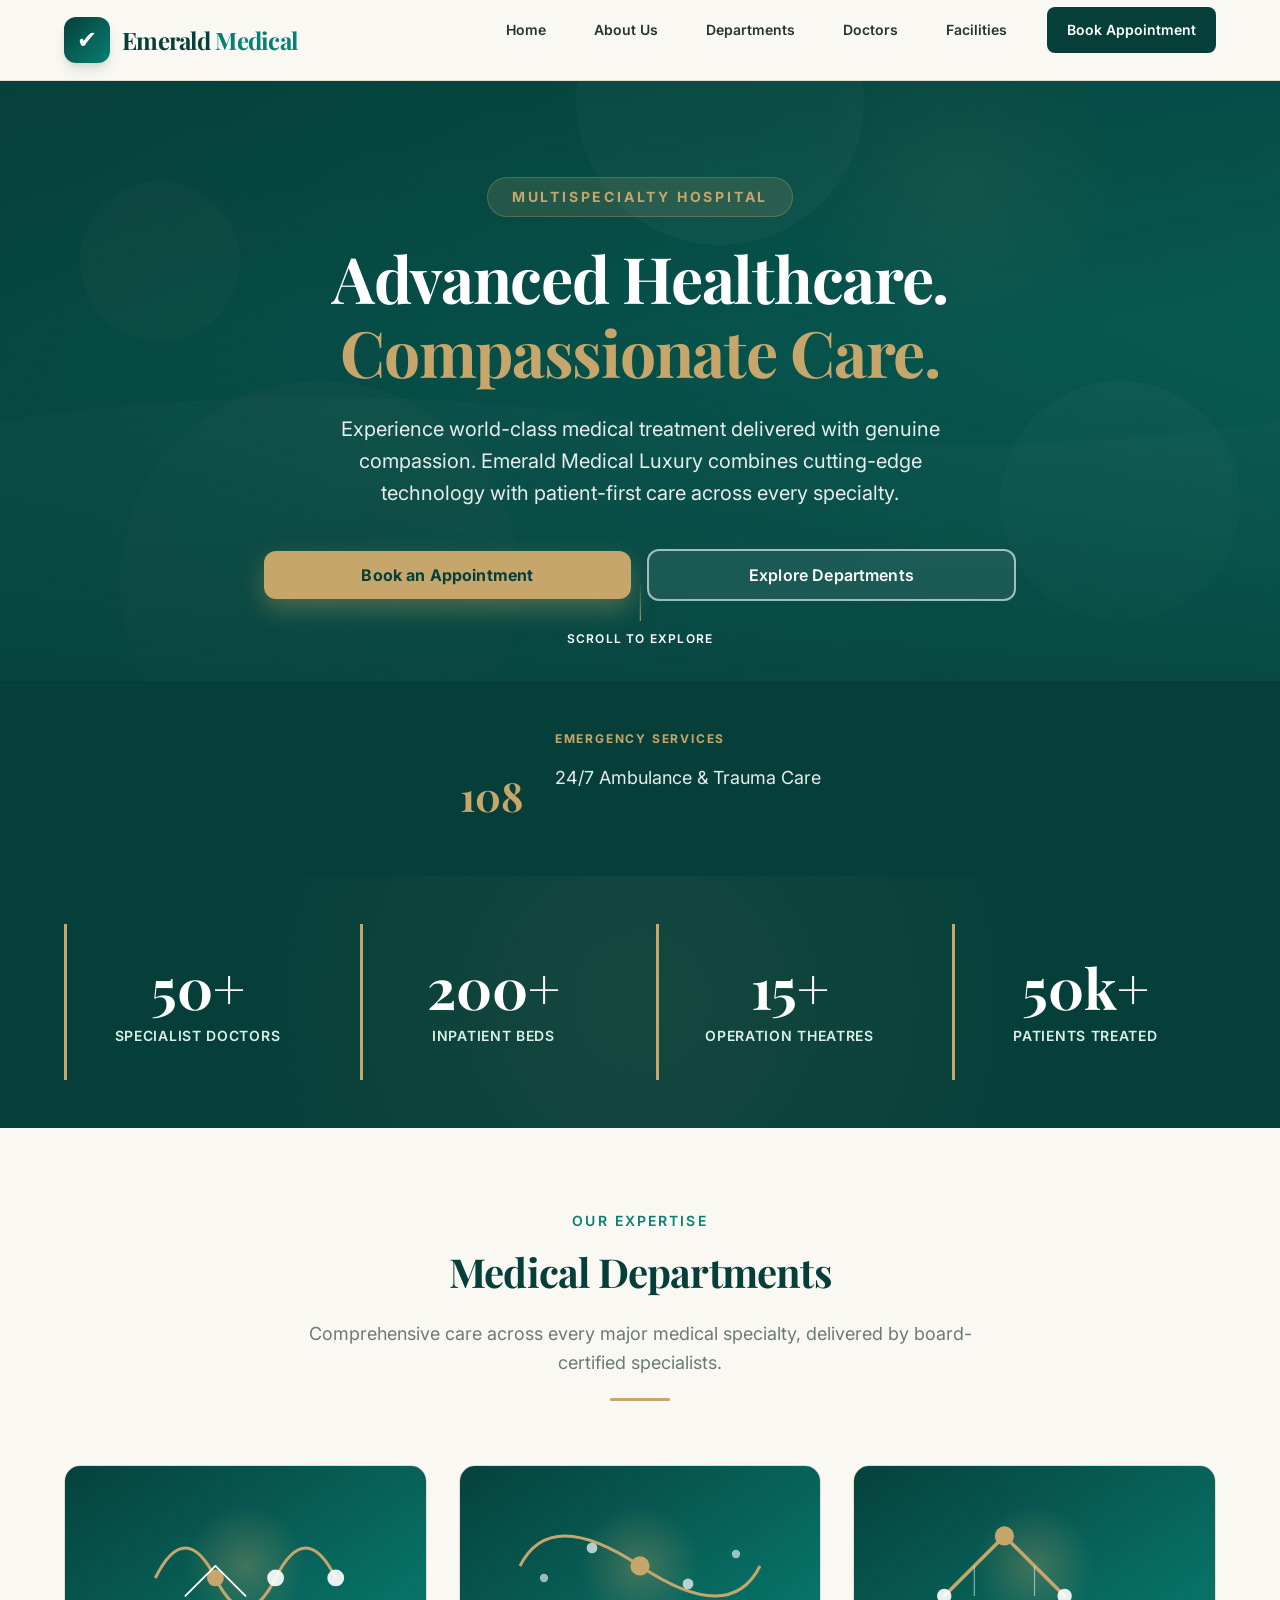
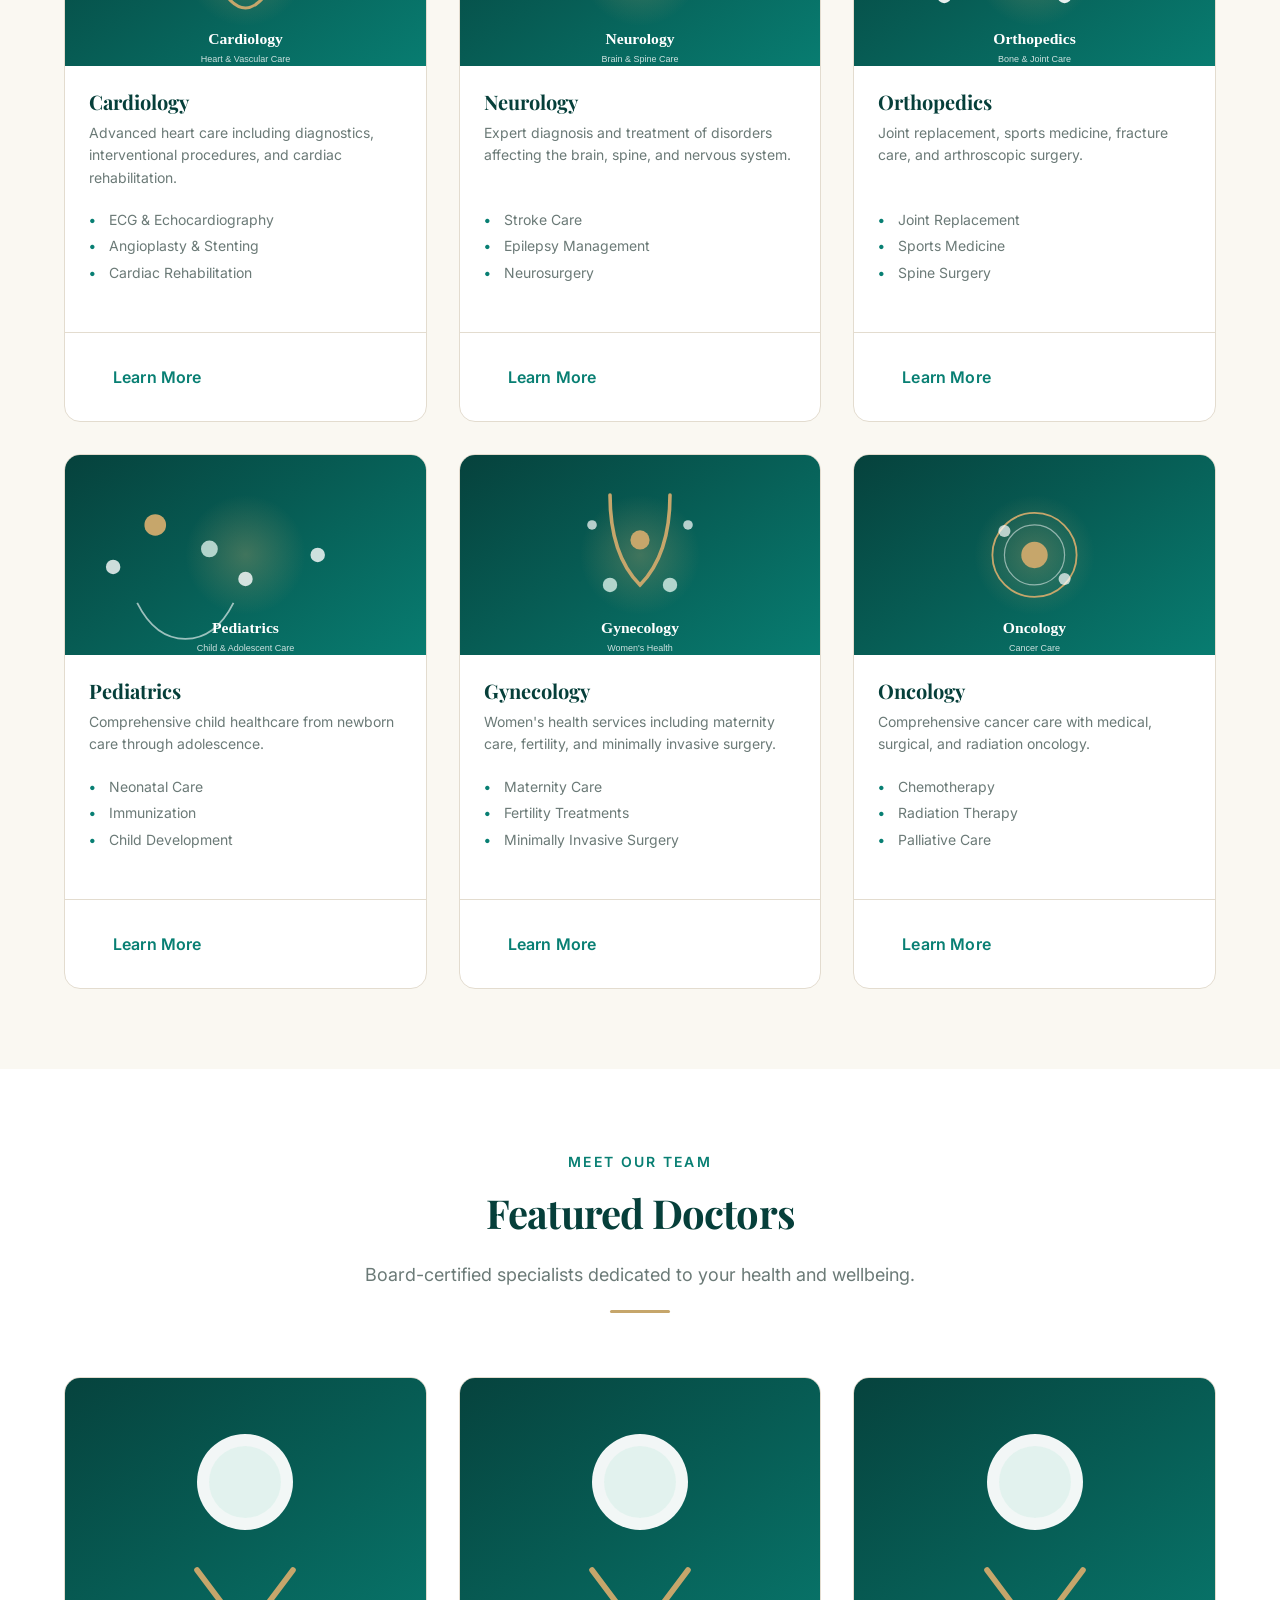
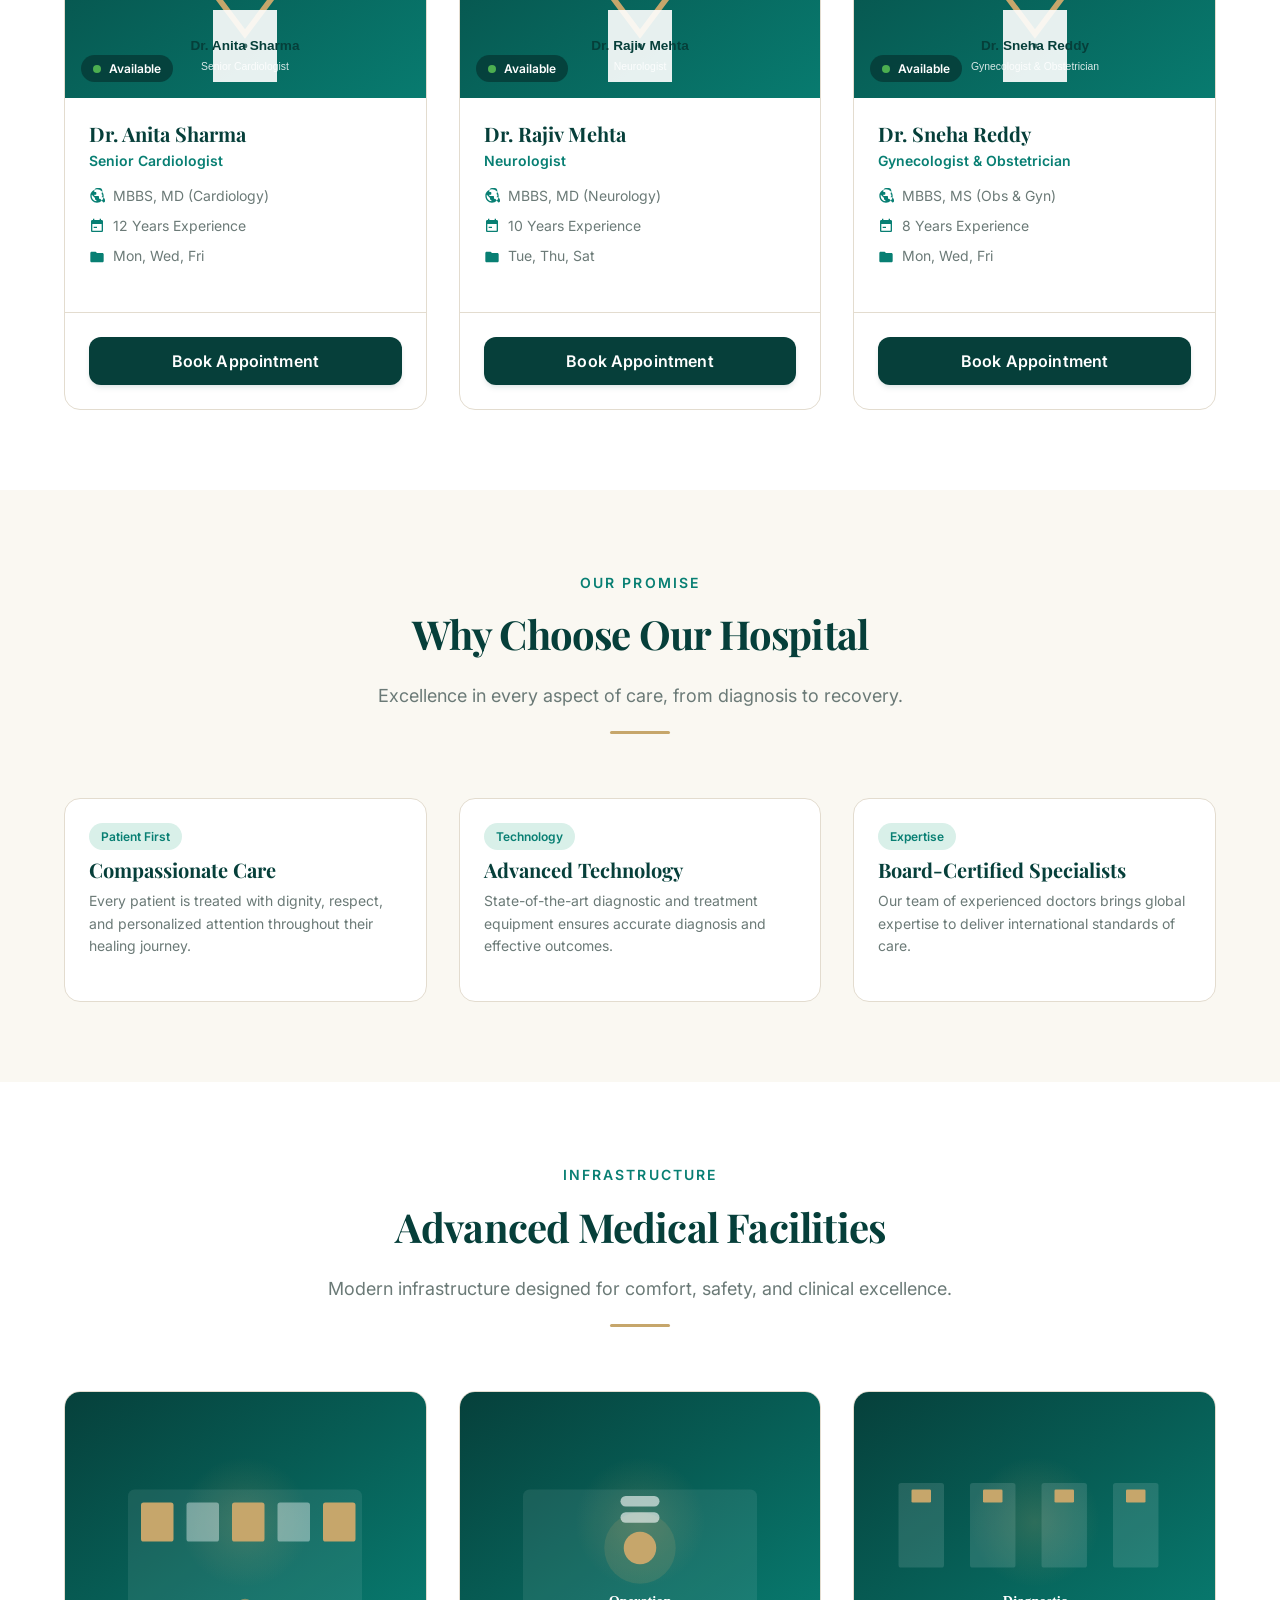
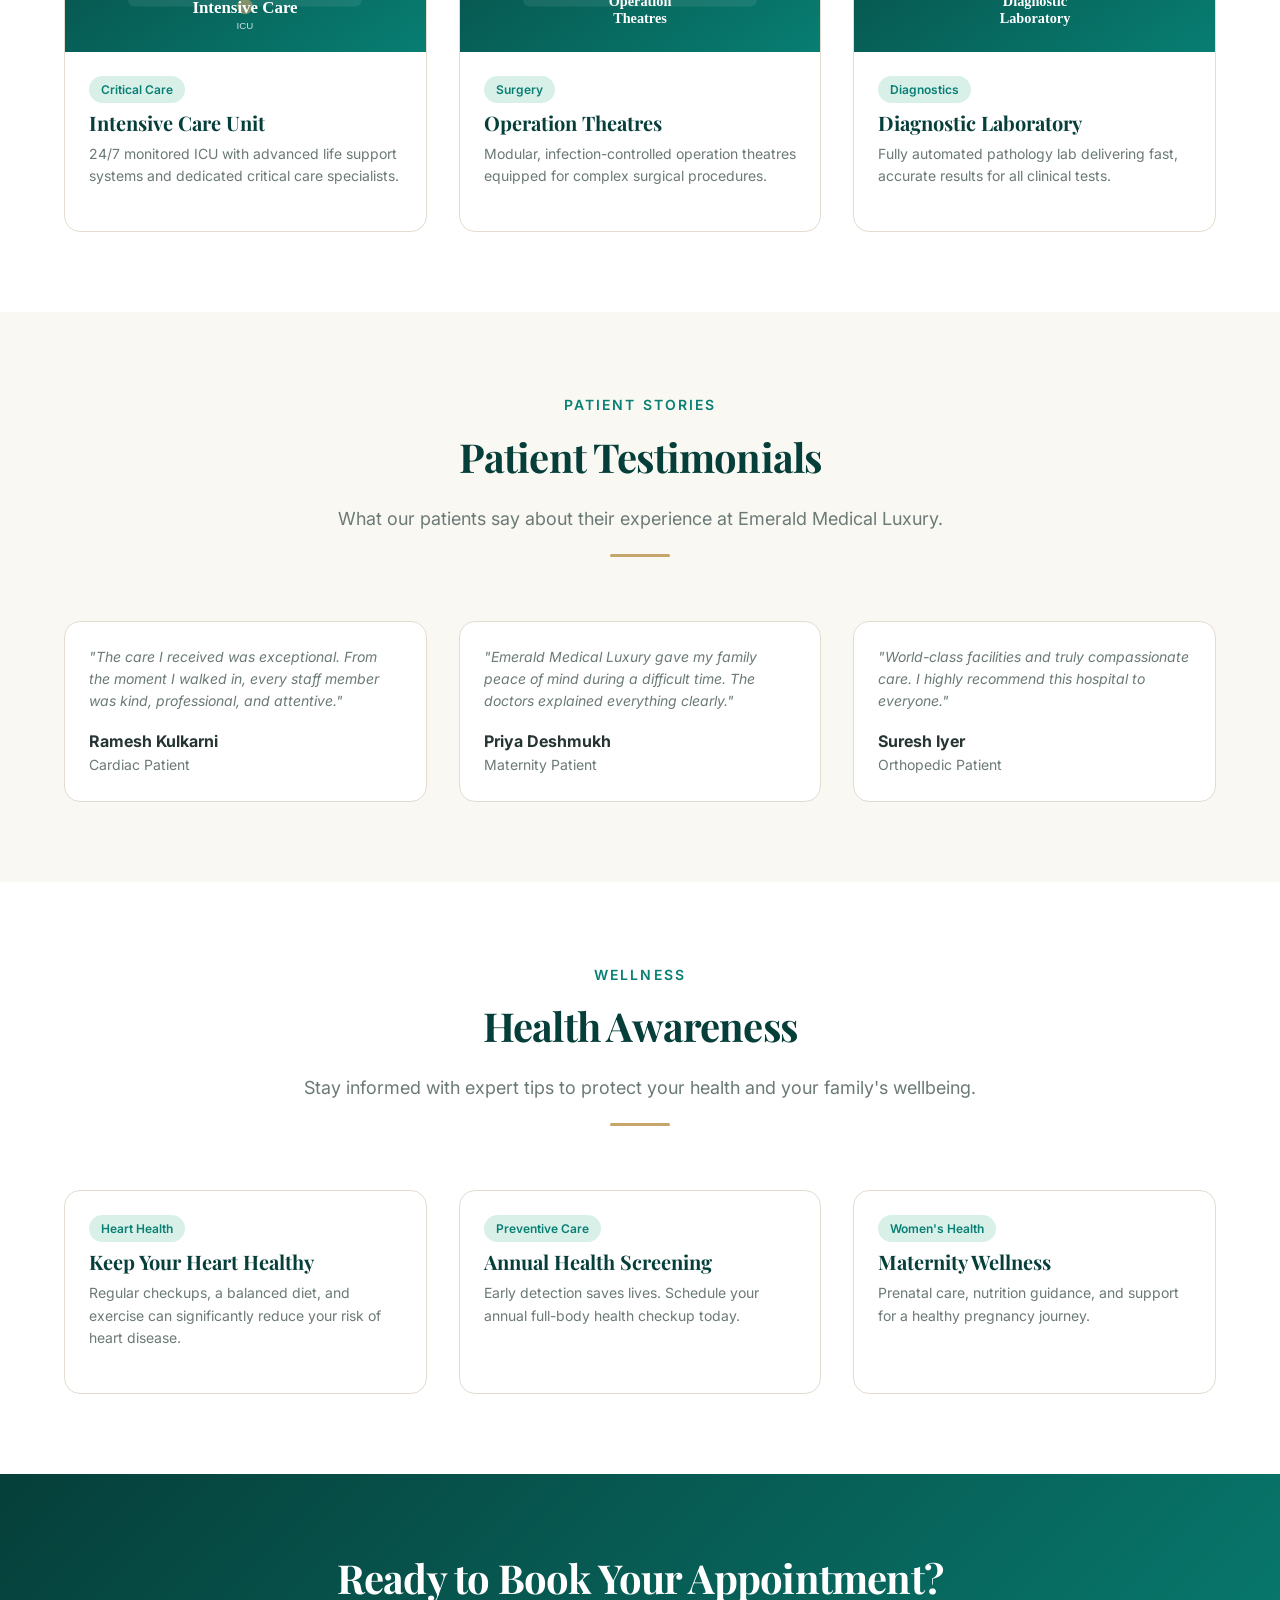
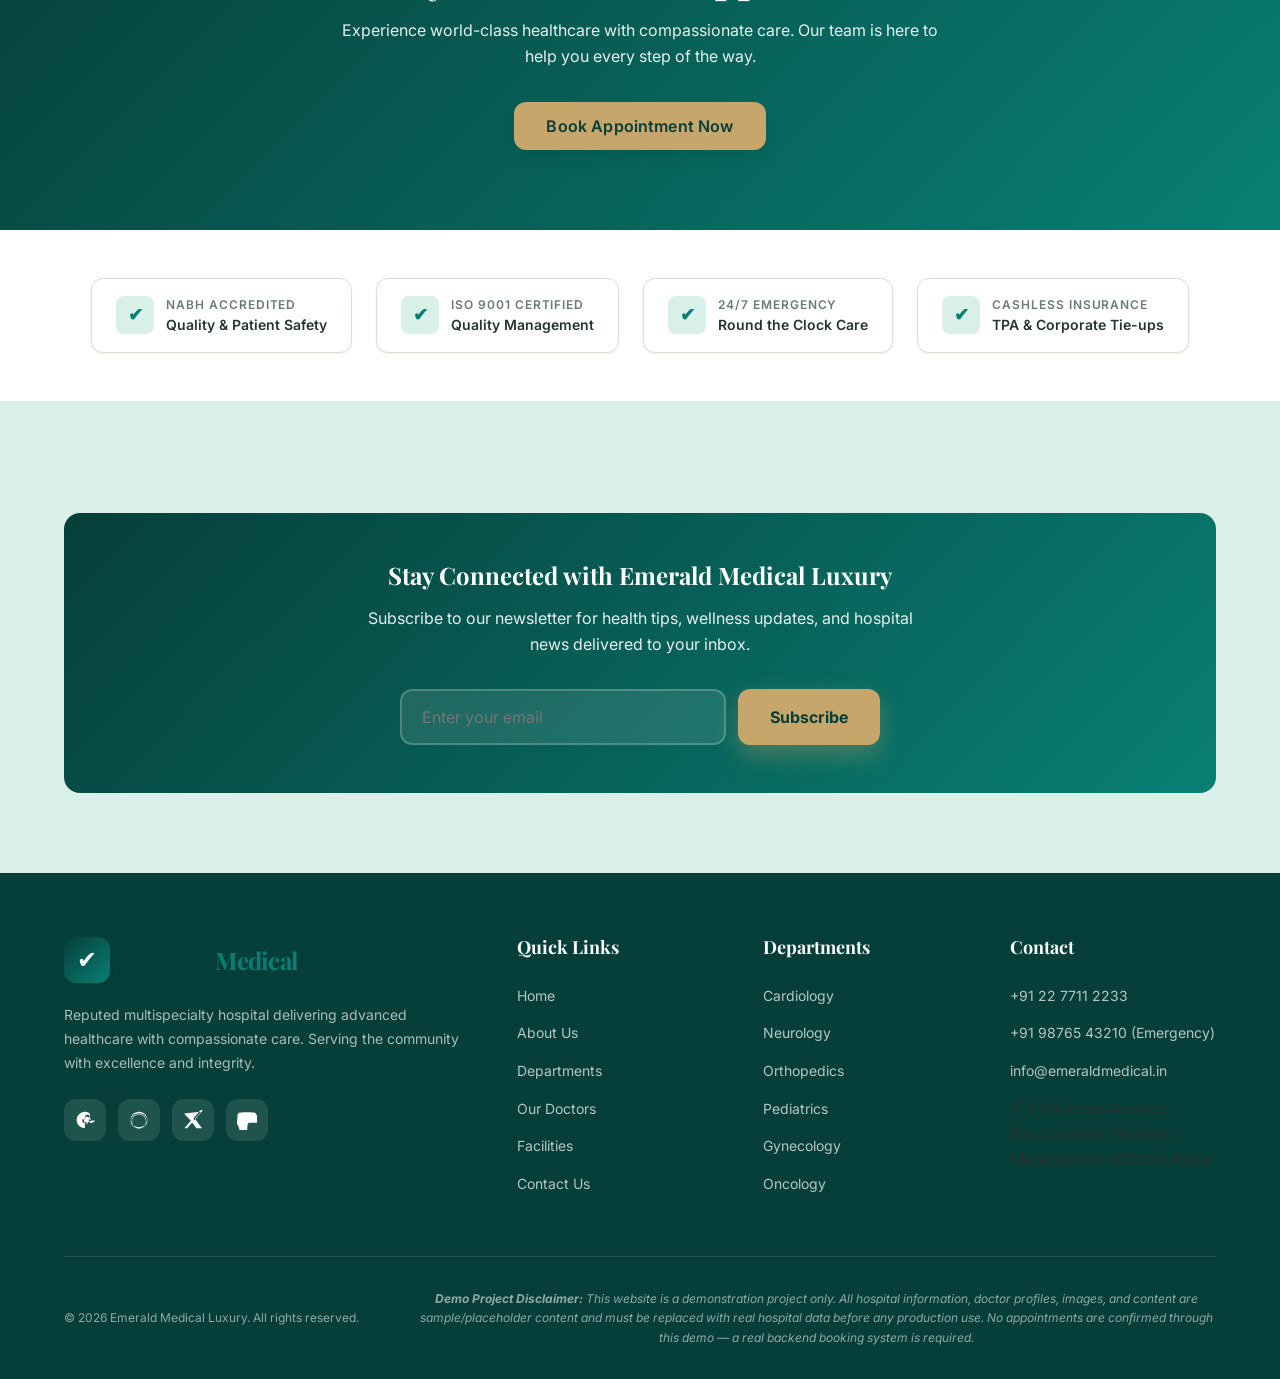
==== commit 32eda88f: "Fix stats counters: animate numbers on scroll (0 -> 50+/200+/15+/50k+)" ====
--- a/index.html
+++ b/index.html
@@ -103,15 +103,15 @@
     <div class="container">
       <div class="stats__grid">
         <div class="stat-card">
-          <div class="stat-card__number" data-target="50">0</div>
+          <div class="stat-card__number" data-target="50+">0</div>
           <div class="stat-card__label">Specialist Doctors</div>
         </div>
         <div class="stat-card">
-          <div class="stat-card__number" data-target="200">0</div>
+          <div class="stat-card__number" data-target="200+">0</div>
           <div class="stat-card__label">Inpatient Beds</div>
         </div>
         <div class="stat-card">
-          <div class="stat-card__number" data-target="15">0</div>
+          <div class="stat-card__number" data-target="15+">0</div>
           <div class="stat-card__label">Operation Theatres</div>
         </div>
         <div class="stat-card">
